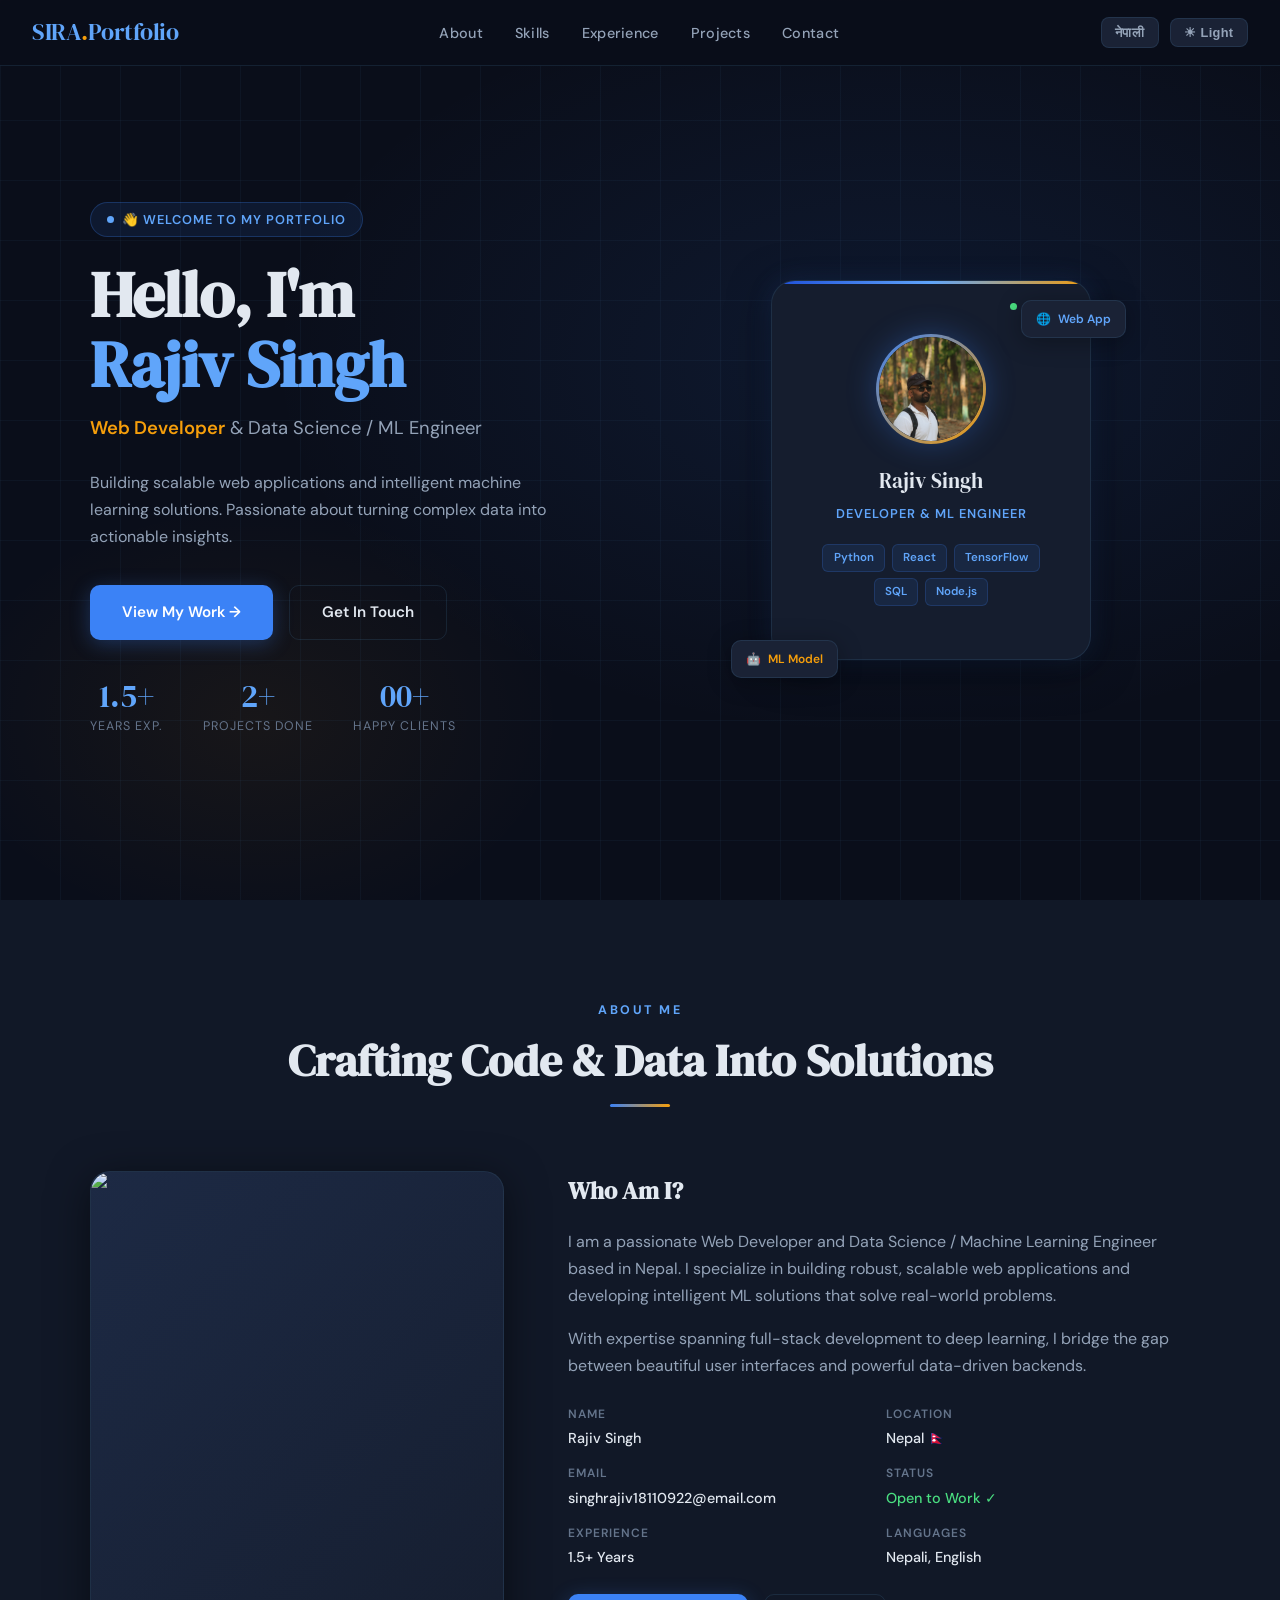
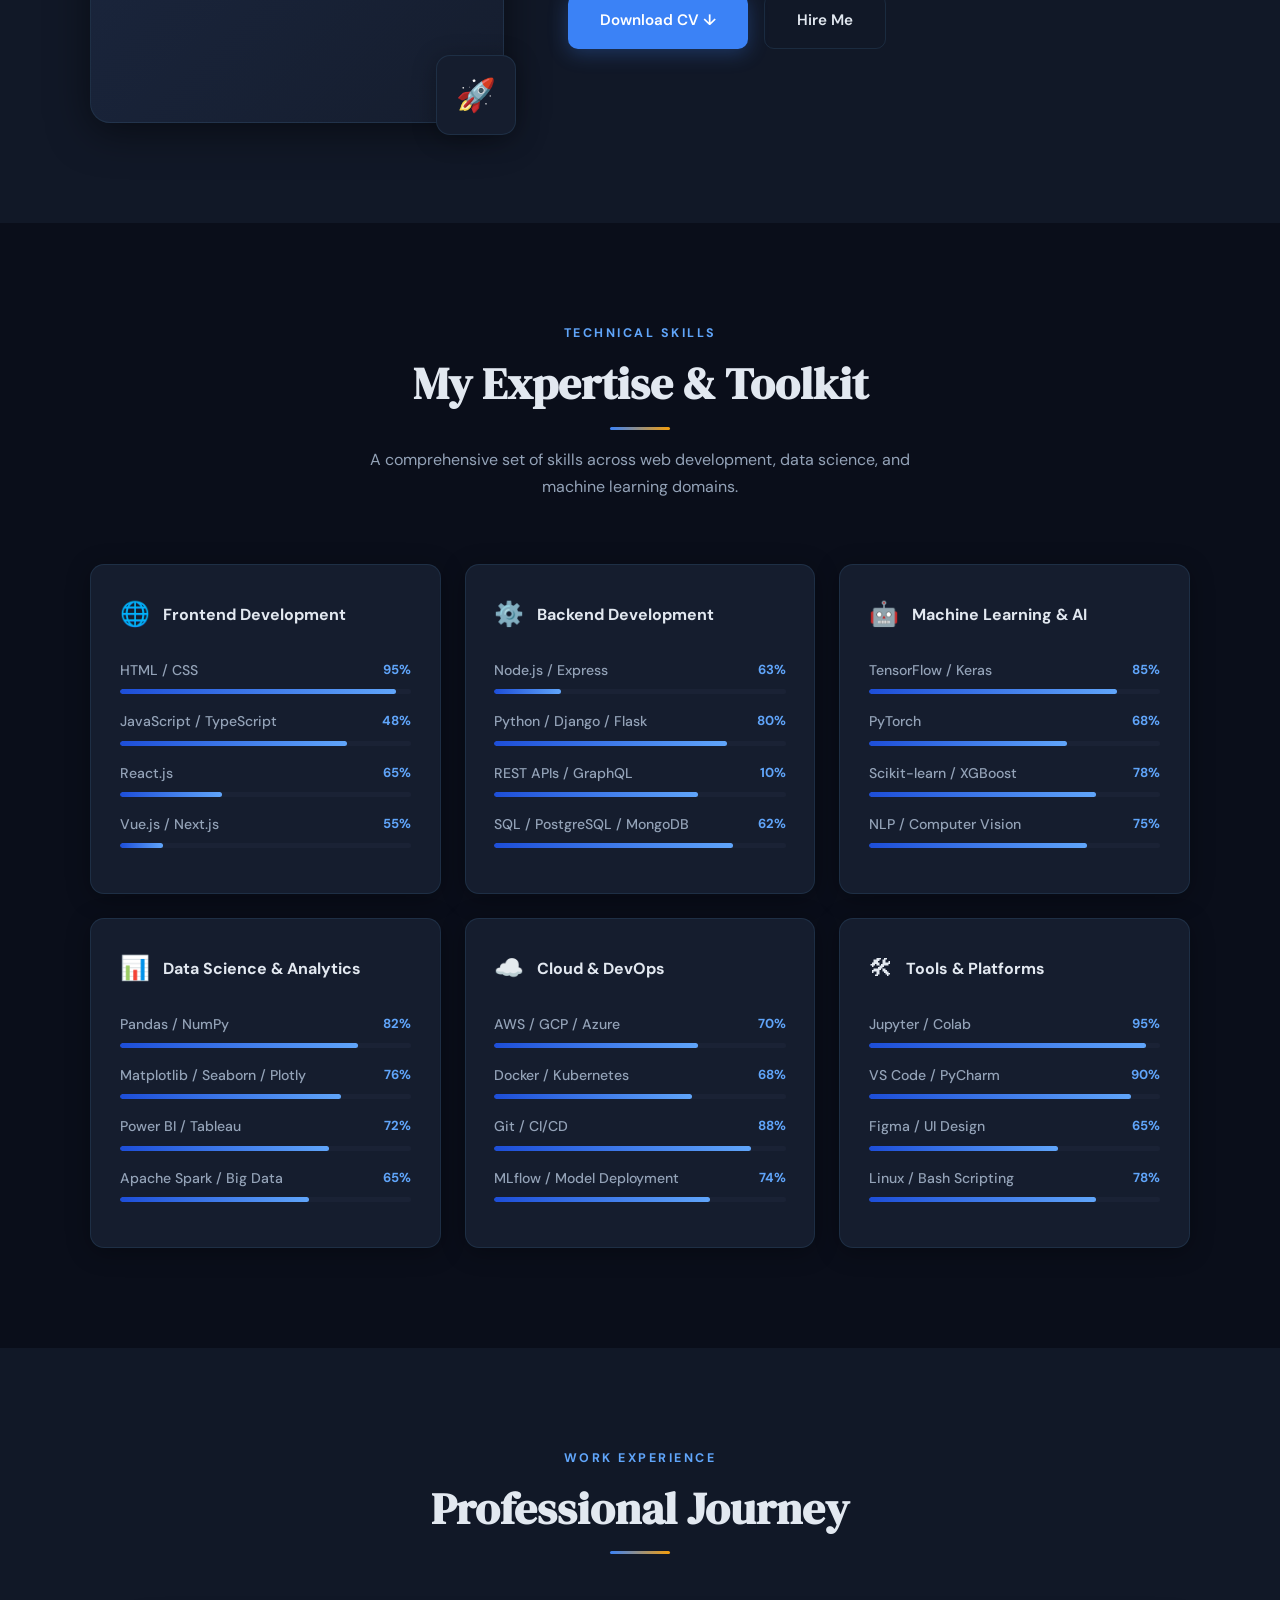
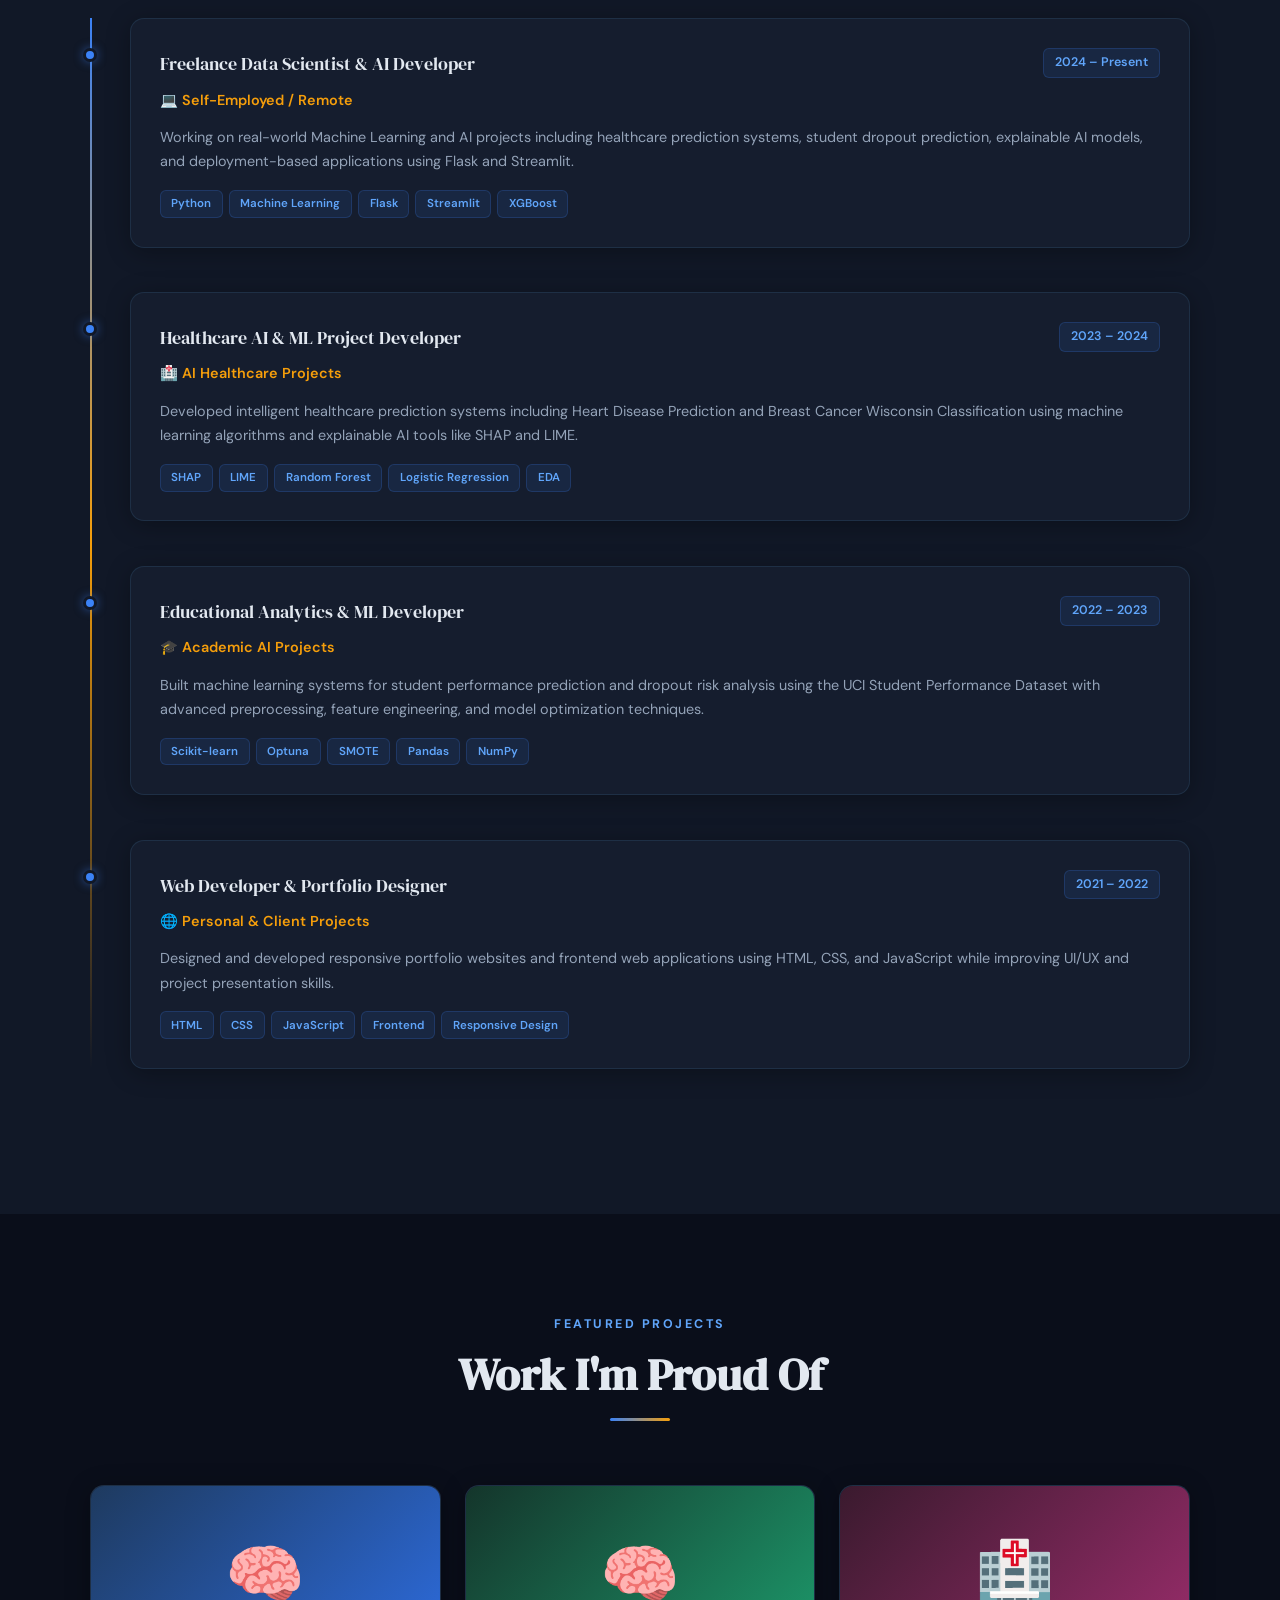
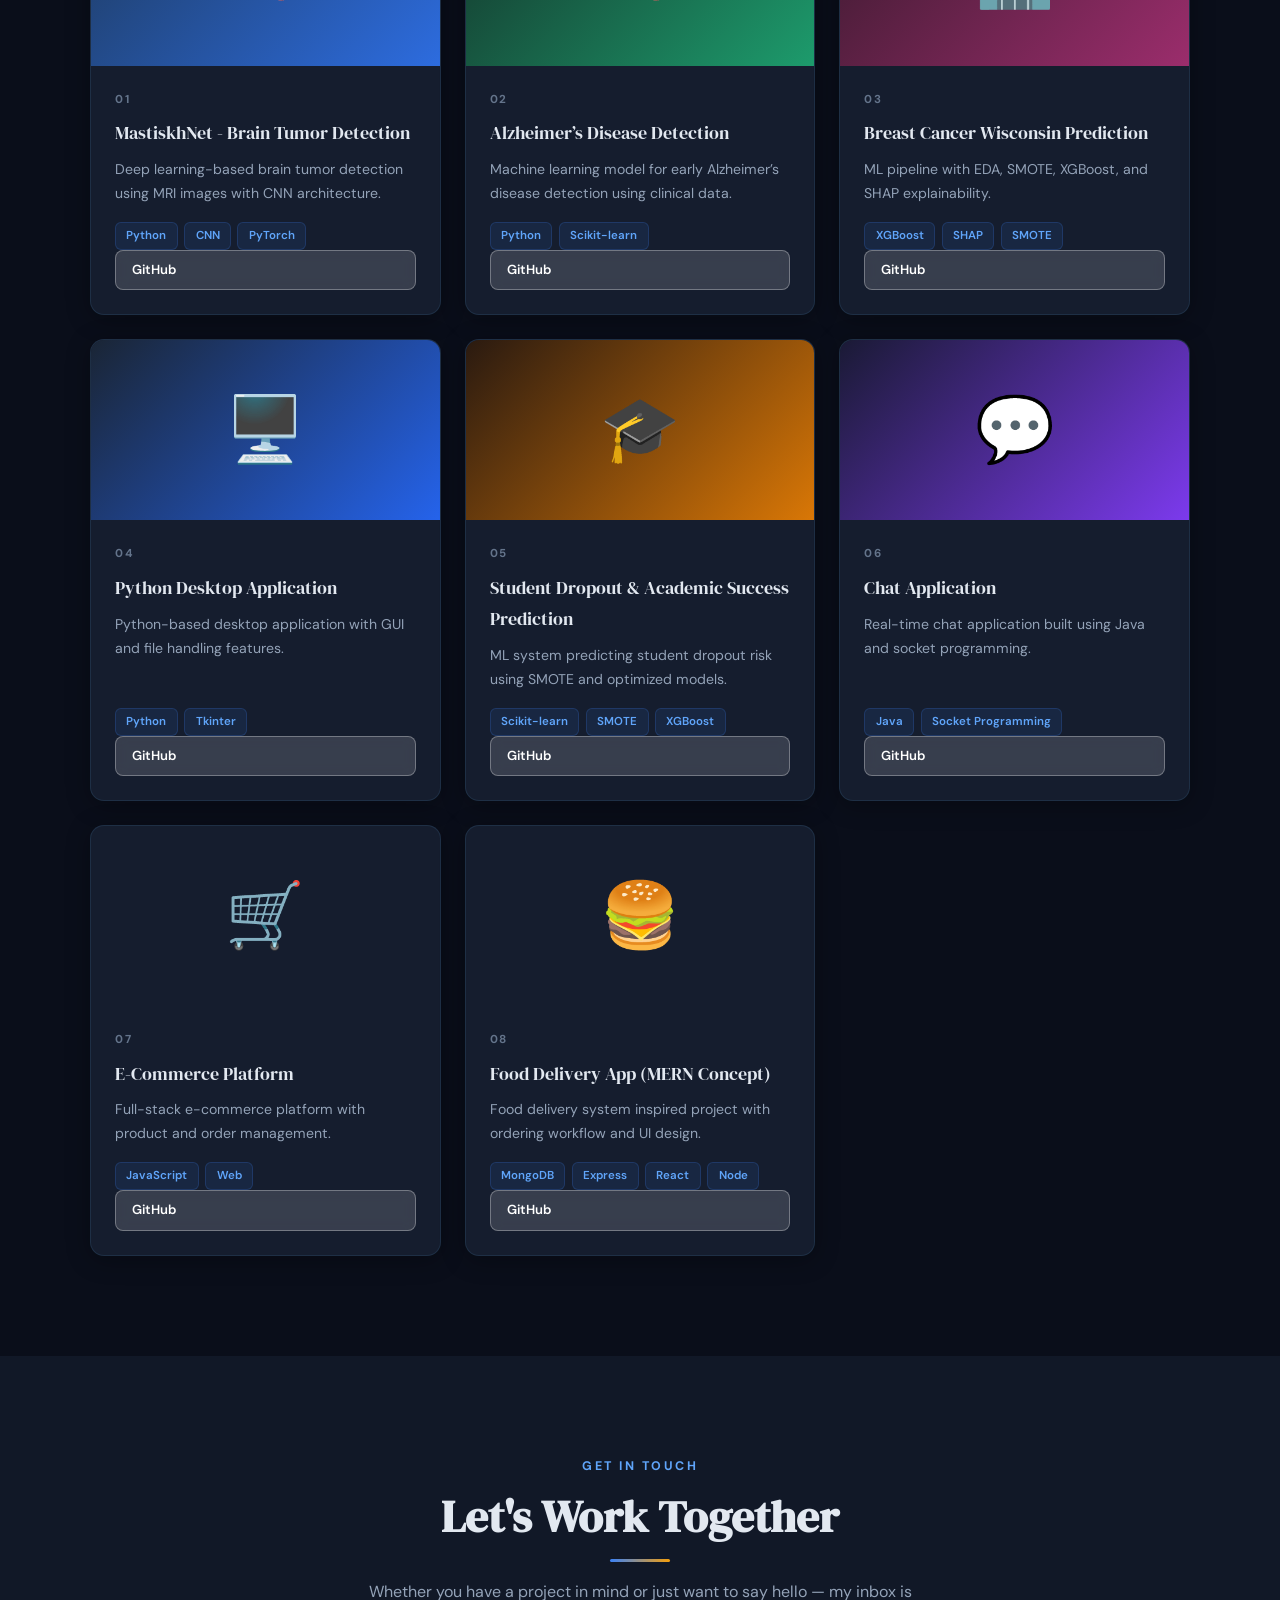
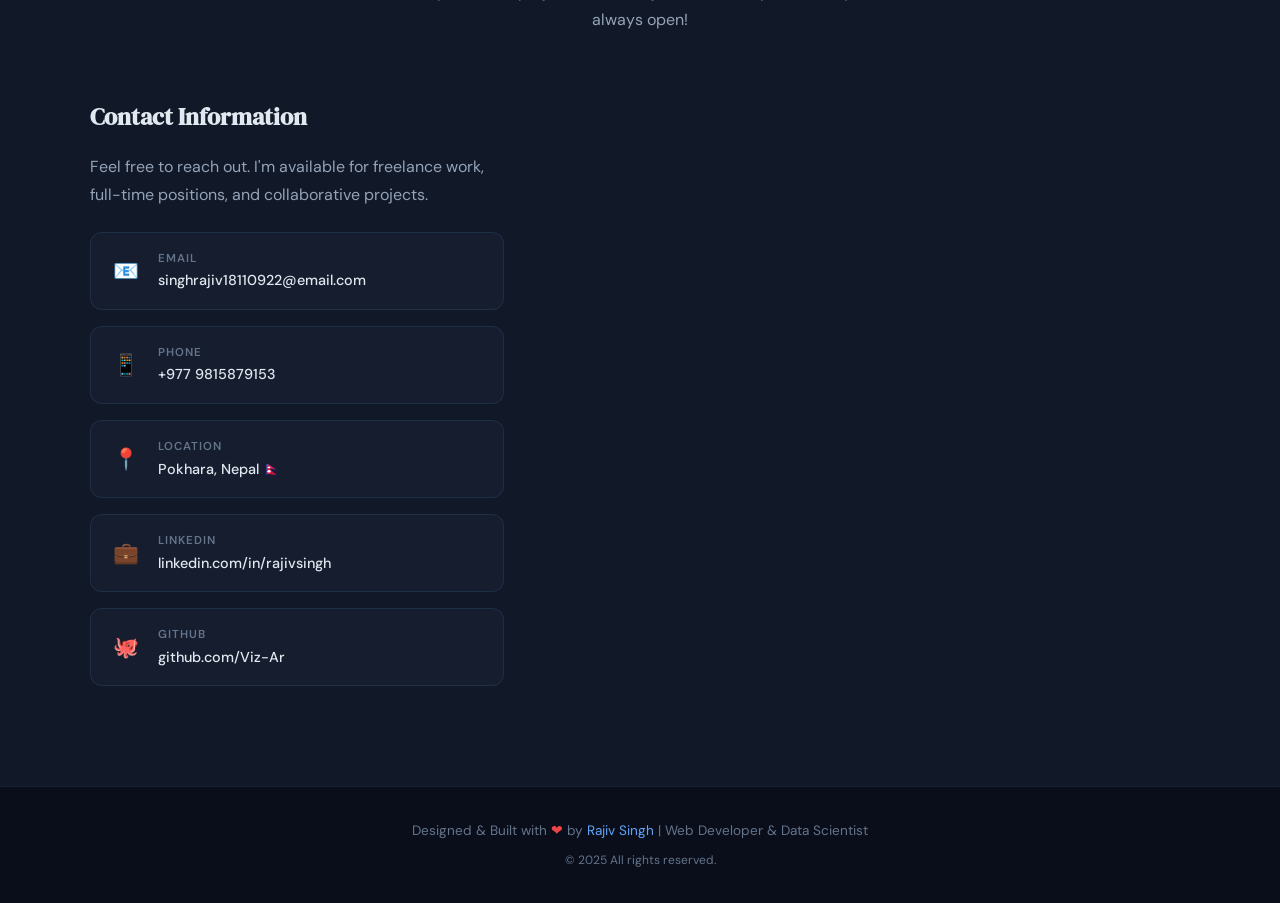
==== index.html @ e5a7120a "Add files via upload" ====
<!DOCTYPE html>
<html lang="en" data-theme="dark" data-lang="en">

<head>
  <meta charset="UTF-8" />
  <meta name="viewport" content="width=device-width, initial-scale=1.0" />
  <title>Portfolio | Web Developer & Data Scientist</title>
  <link rel="preconnect" href="https://fonts.googleapis.com">
  <link
    href="https://fonts.googleapis.com/css2?family=DM+Serif+Display:ital@0;1&family=DM+Sans:wght@300;400;500;600;700&display=swap"
    rel="stylesheet">
  <style>
    :root {
      --bg: #0a0e1a;
      --bg2: #111827;
      --bg3: #1a2235;
      --card: #151d2e;
      --border: rgba(99, 179, 237, 0.12);
      --accent: #3b82f6;
      --accent2: #60a5fa;
      --accent3: #1d4ed8;
      --gold: #f59e0b;
      --text: #e2e8f0;
      --text2: #94a3b8;
      --text3: #64748b;
      --nav-bg: rgba(10, 14, 26, 0.92);
      --shadow: 0 8px 40px rgba(0, 0, 0, 0.5);
      --card-shadow: 0 4px 24px rgba(0, 0, 0, 0.3);
      --glow: 0 0 24px rgba(59, 130, 246, 0.18);
      --radius: 14px;
      --transition: 0.35s cubic-bezier(.4, 0, .2, 1);
    }

    [data-theme="light"] {
      --bg: #f0f4ff;
      --bg2: #e8eef8;
      --bg3: #dce6f5;
      --card: #ffffff;
      --border: rgba(59, 130, 246, 0.15);
      --accent: #2563eb;
      --accent2: #3b82f6;
      --accent3: #1d4ed8;
      --gold: #d97706;
      --text: #0f172a;
      --text2: #334155;
      --text3: #64748b;
      --nav-bg: rgba(240, 244, 255, 0.94);
      --shadow: 0 8px 40px rgba(37, 99, 235, 0.08);
      --card-shadow: 0 4px 24px rgba(37, 99, 235, 0.07);
      --glow: 0 0 24px rgba(59, 130, 246, 0.10);
    }

    *,
    *::before,
    *::after {
      box-sizing: border-box;
      margin: 0;
      padding: 0;
    }

    html {
      scroll-behavior: smooth;
    }

    body {
      font-family: 'DM Sans', sans-serif;
      background: var(--bg);
      color: var(--text);
      line-height: 1.7;
      transition: background var(--transition), color var(--transition);
      overflow-x: hidden;
    }

    /* ── SCROLLBAR ── */
    ::-webkit-scrollbar {
      width: 6px;
    }

    ::-webkit-scrollbar-track {
      background: var(--bg2);
    }

    ::-webkit-scrollbar-thumb {
      background: var(--accent3);
      border-radius: 3px;
    }

    /* ── NAV ── */
    nav {
      position: fixed;
      top: 0;
      left: 0;
      right: 0;
      z-index: 1000;
      background: var(--nav-bg);
      backdrop-filter: blur(18px);
      border-bottom: 1px solid var(--border);
      padding: 0 2rem;
      height: 66px;
      display: flex;
      align-items: center;
      justify-content: space-between;
      transition: background var(--transition);
    }

    .nav-logo {
      font-family: 'DM Serif Display', serif;
      font-size: 1.5rem;
      color: var(--accent2);
      letter-spacing: -0.5px;
    }

    .nav-logo span {
      color: var(--gold);
    }

    .nav-links {
      display: flex;
      gap: 2rem;
      align-items: center;
      list-style: none;
    }

    .nav-links a {
      color: var(--text2);
      text-decoration: none;
      font-size: 0.9rem;
      font-weight: 500;
      letter-spacing: 0.3px;
      transition: color 0.2s;
      position: relative;
    }

    .nav-links a::after {
      content: '';
      position: absolute;
      bottom: -3px;
      left: 0;
      right: 0;
      height: 2px;
      background: var(--accent);
      border-radius: 2px;
      transform: scaleX(0);
      transition: transform 0.25s;
    }

    .nav-links a:hover {
      color: var(--accent2);
    }

    .nav-links a:hover::after {
      transform: scaleX(1);
    }

    .nav-controls {
      display: flex;
      gap: 0.7rem;
      align-items: center;
    }

    .ctrl-btn {
      background: var(--bg3);
      border: 1px solid var(--border);
      color: var(--text2);
      border-radius: 8px;
      padding: 0.38rem 0.85rem;
      font-size: 0.8rem;
      font-weight: 600;
      cursor: pointer;
      transition: all 0.2s;
      letter-spacing: 0.3px;
    }

    .ctrl-btn:hover {
      background: var(--accent);
      color: #fff;
      border-color: var(--accent);
    }

    .ctrl-btn.active {
      background: var(--accent);
      color: #fff;
      border-color: var(--accent);
    }

    .hamburger {
      display: none;
      flex-direction: column;
      gap: 5px;
      cursor: pointer;
    }

    .hamburger span {
      width: 24px;
      height: 2px;
      background: var(--text2);
      border-radius: 2px;
      transition: all 0.3s;
    }

    /* ── HERO ── */
    #hero {
      min-height: 100vh;
      display: flex;
      align-items: center;
      padding: 120px 2rem 80px;
      position: relative;
      overflow: hidden;
    }

    .hero-bg {
      position: absolute;
      inset: 0;
      pointer-events: none;
      background:
        radial-gradient(ellipse 70% 60% at 70% 40%, rgba(59, 130, 246, 0.10) 0%, transparent 70%),
        radial-gradient(ellipse 40% 40% at 20% 80%, rgba(245, 158, 11, 0.06) 0%, transparent 60%);
    }

    .hero-grid {
      position: absolute;
      inset: 0;
      pointer-events: none;
      background-image:
        linear-gradient(var(--border) 1px, transparent 1px),
        linear-gradient(90deg, var(--border) 1px, transparent 1px);
      background-size: 60px 60px;
      opacity: 0.4;
    }

    .hero-content {
      max-width: 1100px;
      margin: 0 auto;
      width: 100%;
      display: grid;
      grid-template-columns: 1fr 1fr;
      gap: 4rem;
      align-items: center;
      position: relative;
      z-index: 1;
    }

    .hero-eyebrow {
      display: inline-flex;
      align-items: center;
      gap: 0.5rem;
      background: rgba(59, 130, 246, 0.1);
      border: 1px solid rgba(59, 130, 246, 0.25);
      border-radius: 100px;
      padding: 0.35rem 1rem;
      font-size: 0.8rem;
      font-weight: 600;
      color: var(--accent2);
      letter-spacing: 1px;
      text-transform: uppercase;
      margin-bottom: 1.4rem;
    }

    .hero-eyebrow::before {
      content: '';
      width: 7px;
      height: 7px;
      background: var(--accent2);
      border-radius: 50%;
      animation: pulse 2s infinite;
    }

    @keyframes pulse {

      0%,
      100% {
        opacity: 1;
        transform: scale(1);
      }

      50% {
        opacity: 0.5;
        transform: scale(1.4);
      }
    }

    .hero-name {
      font-family: 'DM Serif Display', serif;
      font-size: clamp(2.4rem, 5vw, 4rem);
      line-height: 1.1;
      color: var(--text);
      margin-bottom: 0.8rem;
    }

    .hero-name .accent {
      color: var(--accent2);
    }

    .hero-role {
      font-size: 1.15rem;
      color: var(--text2);
      margin-bottom: 1.5rem;
      font-weight: 400;
    }

    .hero-role strong {
      color: var(--gold);
      font-weight: 600;
    }

    .hero-desc {
      color: var(--text2);
      font-size: 1rem;
      max-width: 480px;
      margin-bottom: 2.2rem;
    }

    .hero-btns {
      display: flex;
      gap: 1rem;
      flex-wrap: wrap;
    }

    .btn-primary {
      background: var(--accent);
      color: #fff;
      border: none;
      padding: 0.85rem 2rem;
      border-radius: 10px;
      font-size: 0.95rem;
      font-weight: 600;
      cursor: pointer;
      text-decoration: none;
      display: inline-flex;
      align-items: center;
      gap: 0.5rem;
      transition: all 0.25s;
      box-shadow: 0 4px 20px rgba(59, 130, 246, 0.3);
    }

    .btn-primary:hover {
      background: var(--accent3);
      transform: translateY(-2px);
      box-shadow: 0 8px 28px rgba(59, 130, 246, 0.4);
    }

    .btn-outline {
      background: transparent;
      color: var(--text);
      border: 1.5px solid var(--border);
      padding: 0.85rem 2rem;
      border-radius: 10px;
      font-size: 0.95rem;
      font-weight: 600;
      cursor: pointer;
      text-decoration: none;
      display: inline-flex;
      align-items: center;
      gap: 0.5rem;
      transition: all 0.25s;
    }

    .btn-outline:hover {
      border-color: var(--accent2);
      color: var(--accent2);
      transform: translateY(-2px);
    }

    .hero-stats {
      display: flex;
      gap: 2.5rem;
      margin-top: 2.5rem;
      flex-wrap: wrap;
    }

    .stat {
      text-align: center;
    }

    .stat-num {
      font-family: 'DM Serif Display', serif;
      font-size: 2rem;
      color: var(--accent2);
      line-height: 1;
    }

    .stat-label {
      font-size: 0.78rem;
      color: var(--text3);
      margin-top: 4px;
      text-transform: uppercase;
      letter-spacing: 1px;
    }

    /* Hero Visual */
    .hero-visual {
      display: flex;
      justify-content: center;
      align-items: center;
    }

    .hero-card {
      width: 320px;
      height: 380px;
      background: var(--card);
      border-radius: 24px;
      border: 1px solid var(--border);
      box-shadow: var(--shadow), var(--glow);
      display: flex;
      flex-direction: column;
      align-items: center;
      justify-content: center;
      padding: 2.5rem;
      position: relative;
      overflow: hidden;
      animation: floatCard 5s ease-in-out infinite;
    }

    @keyframes floatCard {

      0%,
      100% {
        transform: translateY(0);
      }

      50% {
        transform: translateY(-12px);
      }
    }

    .hero-card::before {
      content: '';
      position: absolute;
      top: 0;
      left: 0;
      right: 0;
      height: 3px;
      background: linear-gradient(90deg, var(--accent3), var(--accent2), var(--gold));
    }

    .avatar-ring {
      width: 110px;
      height: 110px;
      border-radius: 50%;
      background: linear-gradient(135deg, var(--accent), var(--gold));
      padding: 3px;
      margin-bottom: 1.2rem;
      box-shadow: 0 0 30px rgba(59, 130, 246, 0.3);
    }

    .avatar-inner {
      width: 100%;
      height: 100%;
      border-radius: 50%;
      background: var(--bg2);
      display: flex;
      align-items: center;
      justify-content: center;
      font-size: 2.8rem;
    }

    .card-name {
      font-family: 'DM Serif Display', serif;
      font-size: 1.3rem;
      color: var(--text);
      margin-bottom: 4px;
    }

    .card-role {
      font-size: 0.8rem;
      color: var(--accent2);
      font-weight: 600;
      text-transform: uppercase;
      letter-spacing: 1px;
      margin-bottom: 1.2rem;
    }

    .card-tags {
      display: flex;
      flex-wrap: wrap;
      gap: 0.4rem;
      justify-content: center;
    }

    .tag {
      background: rgba(59, 130, 246, 0.1);
      border: 1px solid rgba(59, 130, 246, 0.2);
      color: var(--accent2);
      border-radius: 6px;
      padding: 0.2rem 0.65rem;
      font-size: 0.72rem;
      font-weight: 600;
    }

    .card-status {
      position: absolute;
      top: 1rem;
      right: 1rem;
      display: flex;
      align-items: center;
      gap: 0.4rem;
      font-size: 0.72rem;
      color: #4ade80;
      font-weight: 600;
    }

    .status-dot {
      width: 7px;
      height: 7px;
      background: #4ade80;
      border-radius: 50%;
      animation: pulse 2s infinite;
    }

    .floating-badge {
      position: absolute;
      background: var(--bg3);
      border: 1px solid var(--border);
      border-radius: 10px;
      padding: 0.5rem 0.9rem;
      font-size: 0.75rem;
      font-weight: 600;
      display: flex;
      align-items: center;
      gap: 0.4rem;
      box-shadow: var(--card-shadow);
    }

    .badge-ml {
      bottom: -18px;
      left: -40px;
      color: var(--gold);
      animation: floatBadge 4s ease-in-out infinite;
    }

    .badge-web {
      top: 20px;
      right: -35px;
      color: var(--accent2);
      animation: floatBadge 4s ease-in-out infinite 1s;
    }

    @keyframes floatBadge {

      0%,
      100% {
        transform: translateY(0);
      }

      50% {
        transform: translateY(-8px);
      }
    }

    /* ── SECTION BASE ── */
    section {
      padding: 100px 2rem;
    }

    .section-inner {
      max-width: 1100px;
      margin: 0 auto;
    }

    .section-header {
      text-align: center;
      margin-bottom: 4rem;
    }

    .section-eyebrow {
      font-size: 0.78rem;
      font-weight: 700;
      color: var(--accent2);
      text-transform: uppercase;
      letter-spacing: 2.5px;
      margin-bottom: 0.8rem;
    }

    .section-title {
      font-family: 'DM Serif Display', serif;
      font-size: clamp(1.8rem, 3.5vw, 2.8rem);
      color: var(--text);
      line-height: 1.2;
    }

    .section-line {
      width: 60px;
      height: 3px;
      background: linear-gradient(90deg, var(--accent), var(--gold));
      border-radius: 2px;
      margin: 1rem auto 0;
    }

    .section-desc {
      color: var(--text2);
      margin-top: 1rem;
      max-width: 560px;
      margin-left: auto;
      margin-right: auto;
    }

    /* ── ABOUT ── */
    #about {
      background: var(--bg2);
    }

    .about-grid {
      display: grid;
      grid-template-columns: 1fr 1.5fr;
      gap: 4rem;
      align-items: start;
    }

    .about-img-wrap {
      position: relative;
    }

    .about-img-box {
      width: 100%;
      aspect-ratio: 3/4;
      background: linear-gradient(135deg, var(--bg3), var(--card));
      border-radius: 20px;
      border: 1px solid var(--border);
      display: flex;
      align-items: center;
      justify-content: center;
      font-size: 6rem;
      box-shadow: var(--shadow);
      position: relative;
      overflow: hidden;
    }

    .about-img-box::before {
      content: '';
      position: absolute;
      inset: 0;
      background: linear-gradient(135deg, rgba(59, 130, 246, 0.08), transparent);
    }

    .about-corner {
      position: absolute;
      bottom: -12px;
      right: -12px;
      width: 80px;
      height: 80px;
      border-radius: 14px;
      background: var(--card);
      border: 1px solid var(--border);
      display: flex;
      align-items: center;
      justify-content: center;
      font-size: 2rem;
      box-shadow: var(--card-shadow);
    }

    .about-text h3 {
      font-family: 'DM Serif Display', serif;
      font-size: 1.5rem;
      color: var(--text);
      margin-bottom: 1rem;
    }

    .about-text p {
      color: var(--text2);
      margin-bottom: 1rem;
    }

    .about-info {
      display: grid;
      grid-template-columns: 1fr 1fr;
      gap: 0.8rem;
      margin: 1.5rem 0;
    }

    .info-item {
      display: flex;
      flex-direction: column;
    }

    .info-label {
      font-size: 0.75rem;
      color: var(--text3);
      text-transform: uppercase;
      letter-spacing: 1px;
      font-weight: 600;
    }

    .info-value {
      font-size: 0.9rem;
      color: var(--text);
      font-weight: 500;
      margin-top: 2px;
    }

    .about-actions {
      display: flex;
      gap: 1rem;
      margin-top: 1.5rem;
    }

    /* ── SKILLS ── */
    .skills-grid {
      display: grid;
      grid-template-columns: repeat(auto-fit, minmax(300px, 1fr));
      gap: 1.5rem;
    }

    .skill-category {
      background: var(--card);
      border: 1px solid var(--border);
      border-radius: var(--radius);
      padding: 1.8rem;
      box-shadow: var(--card-shadow);
      transition: transform 0.25s, box-shadow 0.25s;
    }

    .skill-category:hover {
      transform: translateY(-4px);
      box-shadow: var(--shadow), var(--glow);
    }

    .skill-cat-header {
      display: flex;
      align-items: center;
      gap: 0.8rem;
      margin-bottom: 1.5rem;
    }

    .skill-icon {
      font-size: 1.5rem;
    }

    .skill-cat-name {
      font-size: 1rem;
      font-weight: 700;
      color: var(--text);
    }

    .skill-item {
      margin-bottom: 1rem;
    }

    .skill-info {
      display: flex;
      justify-content: space-between;
      margin-bottom: 0.4rem;
    }

    .skill-name {
      font-size: 0.88rem;
      color: var(--text2);
      font-weight: 500;
    }

    .skill-pct {
      font-size: 0.82rem;
      color: var(--accent2);
      font-weight: 700;
    }

    .skill-bar {
      height: 5px;
      background: var(--bg3);
      border-radius: 3px;
      overflow: hidden;
    }

    .skill-fill {
      height: 100%;
      border-radius: 3px;
      background: linear-gradient(90deg, var(--accent3), var(--accent2));
      transition: width 1.4s cubic-bezier(.4, 0, .2, 1);
      width: 0;
    }

       {
      /* set via JS */
    }

    /* ── EXPERIENCE ── */
    #experience {
      background: var(--bg2);
  }

    .timeline {
      position: relative;
      padding-left: 2.5rem;
    }

    .timeline::before {
      content: '';
      position: absolute;
      left: 0;
      top: 0;
      bottom: 0;
      width: 2px;
      background: linear-gradient(to bottom, var(--accent), var(--gold), transparent);
    }

    .timeline-item {
      position: relative;
      margin-bottom: 2.8rem;
      background: var(--card);
      border: 1px solid var(--border);
      border-radius: var(--radius);
      padding: 1.8rem;
      box-shadow: var(--card-shadow);
      transition: transform 0.25s, box-shadow 0.25s;
    }

    .timeline-item:hover {
      transform: translateX(6px);
      box-shadow: var(--shadow);
    }

    .timeline-dot {
      position: absolute;
      left: -3rem;
      top: 1.8rem;
      width: 14px;
      height: 14px;
      border-radius: 50%;
      background: var(--accent);
      border: 3px solid var(--bg2);
      box-shadow: 0 0 10px rgba(59, 130, 246, 0.5);
    }

    .timeline-header {
      display: flex;
      justify-content: space-between;
      align-items: flex-start;
      flex-wrap: wrap;
      gap: 0.5rem;
      margin-bottom: 0.5rem;
    }

    .job-title {
      font-family: 'DM Serif Display', serif;
      font-size: 1.15rem;
      color: var(--text);
    }

    .job-period {
      background: rgba(59, 130, 246, 0.1);
      border: 1px solid rgba(59, 130, 246, 0.2);
      color: var(--accent2);
      border-radius: 6px;
      padding: 0.2rem 0.7rem;
      font-size: 0.78rem;
      font-weight: 600;
    }

    .job-company {
      color: var(--gold);
      font-weight: 600;
      font-size: 0.9rem;
      margin-bottom: 0.8rem;
    }

    .job-desc {
      color: var(--text2);
      font-size: 0.9rem;
    }

    .job-tags {
      display: flex;
      flex-wrap: wrap;
      gap: 0.4rem;
      margin-top: 1rem;
    }

    /* ── PROJECTS ── */
    .projects-grid {
      display: grid;
      grid-template-columns: repeat(auto-fit, minmax(320px, 1fr));
      gap: 1.5rem;
    }

    .project-card {
      background: var(--card);
      border: 1px solid var(--border);
      border-radius: var(--radius);
      overflow: hidden;
      box-shadow: var(--card-shadow);
      transition: transform 0.25s, box-shadow 0.25s;
      display: flex;
      flex-direction: column;
    }

    .project-card:hover {
      transform: translateY(-6px);
      box-shadow: var(--shadow), var(--glow);
    }

    .project-thumb {
      height: 180px;
      display: flex;
      align-items: center;
      justify-content: center;
      font-size: 4rem;
      position: relative;
      overflow: hidden;
    }

    .project-thumb-overlay {
      position: absolute;
      inset: 0;
      display: flex;
      align-items: center;
      justify-content: center;
      background: rgba(0, 0, 0, 0.5);
      opacity: 0;
      transition: opacity 0.25s;
      gap: 1rem;
    }

    .project-card:hover .project-thumb-overlay {
      opacity: 1;
    }

    .proj-link {
      background: rgba(255, 255, 255, 0.15);
      border: 1px solid rgba(255, 255, 255, 0.3);
      border-radius: 8px;
      padding: 0.5rem 1rem;
      color: #fff;
      text-decoration: none;
      font-size: 0.82rem;
      font-weight: 600;
      backdrop-filter: blur(6px);
      transition: background 0.2s;
    }

    .proj-link:hover {
      background: var(--accent);
    }

    .project-body {
      padding: 1.5rem;
      flex: 1;
      display: flex;
      flex-direction: column;
    }

    .project-num {
      font-size: 0.72rem;
      color: var(--text3);
      font-weight: 700;
      text-transform: uppercase;
      letter-spacing: 1.5px;
      margin-bottom: 0.5rem;
    }

    .project-title {
      font-family: 'DM Serif Display', serif;
      font-size: 1.15rem;
      color: var(--text);
      margin-bottom: 0.6rem;
    }

    .project-desc {
      color: var(--text2);
      font-size: 0.88rem;
      flex: 1;
    }

    .project-footer {
      margin-top: 1rem;
      display: flex;
      flex-wrap: wrap;
      gap: 0.4rem;
    }

    /* ── CONTACT ── */
    #contact {
      background: var(--bg2);
    }

    .contact-grid {
      display: grid;
      grid-template-columns: 1fr 1.5fr;
      gap: 4rem;
      align-items: start;
    }

    .contact-info h3 {
      font-family: 'DM Serif Display', serif;
      font-size: 1.5rem;
      color: var(--text);
      margin-bottom: 1rem;
    }

    .contact-info p {
      color: var(--text2);
      margin-bottom: 1.5rem;
    }

    .contact-items {
      display: flex;
      flex-direction: column;
      gap: 1rem;
    }

    .contact-item {
      display: flex;
      align-items: center;
      gap: 1rem;
      background: var(--card);
      border: 1px solid var(--border);
      border-radius: 12px;
      padding: 1rem 1.2rem;
      transition: border-color 0.2s;
    }

    .contact-item:hover {
      border-color: var(--accent2);
    }

    .contact-item-icon {
      font-size: 1.3rem;
      min-width: 32px;
      text-align: center;
    }

    .contact-item-text {
      display: flex;
      flex-direction: column;
    }

    .contact-item-label {
      font-size: 0.72rem;
      color: var(--text3);
      text-transform: uppercase;
      letter-spacing: 1px;
      font-weight: 600;
    }

    .contact-item-value {
      font-size: 0.9rem;
      color: var(--text);
      font-weight: 500;
    }

    .contact-form {
      background: var(--card);
      border: 1px solid var(--border);
      border-radius: var(--radius);
      padding: 2rem;
      box-shadow: var(--card-shadow);
    }

    .form-row {
      display: grid;
      grid-template-columns: 1fr 1fr;
      gap: 1rem;
      margin-bottom: 1rem;
    }

    .form-group {
      margin-bottom: 1rem;
    }

    .form-group label {
      display: block;
      font-size: 0.82rem;
      font-weight: 600;
      color: var(--text2);
      margin-bottom: 0.5rem;
      text-transform: uppercase;
      letter-spacing: 0.5px;
    }

    .form-group input,
    .form-group textarea,
    .form-group select {
      width: 100%;
      background: var(--bg3);
      border: 1px solid var(--border);
      border-radius: 10px;
      color: var(--text);
      padding: 0.75rem 1rem;
      font-size: 0.92rem;
      font-family: inherit;
      transition: border-color 0.2s, box-shadow 0.2s;
      outline: none;
      resize: vertical;
    }

    .form-group input:focus,
    .form-group textarea:focus {
      border-color: var(--accent2);
      box-shadow: 0 0 0 3px rgba(59, 130, 246, 0.12);
    }

    .form-group textarea {
      min-height: 120px;
    }

    .form-submit {
      width: 100%;
    }

    /* ── FOOTER ── */
    footer {
      background: var(--bg);
      border-top: 1px solid var(--border);
      padding: 2rem;
      text-align: center;
      color: var(--text3);
      font-size: 0.85rem;
    }

    footer a {
      color: var(--accent2);
      text-decoration: none;
    }

    footer span {
      color: #ef4444;
    }

    /* ── FADE IN ── */
    .fade-in {
      opacity: 0;
      transform: translateY(30px);
      transition: opacity 0.7s ease, transform 0.7s ease;
    }

    .fade-in.visible {
      opacity: 1;
      transform: translateY(0);
    }

    /* ── MOBILE ── */
    @media (max-width: 900px) {
      .hero-content {
        grid-template-columns: 1fr;
      }

      .hero-visual {
        display: none;
      }

      .about-grid {
        grid-template-columns: 1fr;
      }

      .about-img-wrap {
        display: none;
      }

      .contact-grid {
        grid-template-columns: 1fr;
      }
    }

    @media (max-width: 640px) {
      nav {
        padding: 0 1rem;
      }

      .nav-links {
        display: none;
        position: fixed;
        inset: 0;
        top: 66px;
        background: var(--nav-bg);
        backdrop-filter: blur(20px);
        flex-direction: column;
        justify-content: center;
        align-items: center;
        gap: 2.5rem;
        z-index: 999;
      }

      .nav-links.open {
        display: flex;
      }

      .nav-links a {
        font-size: 1.2rem;
      }

      .hamburger {
        display: flex;
      }

      .form-row {
        grid-template-columns: 1fr;
      }

      section {
        padding: 70px 1.2rem;
      }

      .hero-stats {
        gap: 1.5rem;
      }
    }

    /* ── THEME TRANSITIONS ── */
    * {
      transition: background-color var(--transition), border-color var(--transition), color var(--transition);
    }

    /* Color palette for thumbs */
    .thumb-1 {
      background: linear-gradient(135deg, #1e3a5f, #2d6cdf);
    }

    .thumb-2 {
      background: linear-gradient(135deg, #14352b, #1d9b6c);
    }

    .thumb-3 {
      background: linear-gradient(135deg, #3a1a2e, #9b2d6c);
    }

    .thumb-4 {
      background: linear-gradient(135deg, #1a2535, #2563eb);
    }

    .thumb-5 {
      background: linear-gradient(135deg, #2a1a10, #d97706);
    }

    .thumb-6 {
      background: linear-gradient(135deg, #1a1a35, #7c3aed);
    }
  </style>
</head>

<body>

  <!-- ── NAV ── -->
  <nav id="navbar">
    <div class="nav-logo">SIRA<span>.</span>Portfolio</div>
    <ul class="nav-links" id="navLinks">
      <li><a href="#about" data-en="About" data-ne="बारेमा">About</a></li>
      <li><a href="#skills" data-en="Skills" data-ne="सीपहरू">Skills</a></li>
      <li><a href="#experience" data-en="Experience" data-ne="अनुभव">Experience</a></li>
      <li><a href="#projects" data-en="Projects" data-ne="परियोजना">Projects</a></li>
      <li><a href="#contact" data-en="Contact" data-ne="सम्पर्क">Contact</a></li>
    </ul>
    <div class="nav-controls">
      <button class="ctrl-btn" id="langBtn" onclick="toggleLang()">नेपाली</button>
      <button class="ctrl-btn" id="themeBtn" onclick="toggleTheme()">☀ Light</button>
      <div class="hamburger" id="hamburger" onclick="toggleMenu()">
        <span></span><span></span><span></span>
      </div>
    </div>
  </nav>

  <!-- ── HERO ── -->
  <section id="hero">
    <div class="hero-bg"></div>
    <div class="hero-grid"></div>
    <div class="hero-content">
      <div class="hero-text">
        <div class="hero-eyebrow" data-en="👋 Welcome to my portfolio" data-ne="👋 मेरो पोर्टफोलियोमा स्वागत छ">👋
          Welcome to my portfolio</div>
        <h1 class="hero-name">
          <span data-en="Hello, I'm" data-ne="नमस्कार, म हुँ">Hello, I'm</span><br>
          <span class="accent">Rajiv Singh</span>
        </h1>
        <p class="hero-role">
          <strong data-en="Web Developer" data-ne="वेब डेभलपर">Web Developer</strong>
          <span data-en=" & Data Science / ML Engineer" data-ne=" र डेटा साइन्स / ML इन्जिनियर"> & Data Science / ML
            Engineer</span>
        </p>
        <p class="hero-desc"
          data-en="Building scalable web applications and intelligent machine learning solutions. Passionate about turning complex data into actionable insights."
          data-ne="स्केलेबल वेब एप्लिकेसन र बुद्धिमान मेसिन लर्निङ समाधानहरू बनाउँछु। जटिल डेटालाई कार्यान्वयनयोग्य अन्तर्दृष्टिमा बदल्न उत्सुक।">
          Building scalable web applications and intelligent machine learning solutions. Passionate about turning
          complex data into actionable insights.
        </p>
        <div class="hero-btns">
          <a href="#projects" class="btn-primary" data-en="View My Work →" data-ne="मेरो काम हेर्नुहोस् →">View My Work
            →</a>
          <a href="#contact" class="btn-outline" data-en="Get In Touch" data-ne="सम्पर्क गर्नुहोस्">Get In Touch</a>
        </div>
        <div class="hero-stats">
          <div class="stat">
            <div class="stat-num">1.5+</div>
            <div class="stat-label" data-en="Years Exp." data-ne="वर्षको अनुभव">Years Exp.</div>
          </div>
          <div class="stat">
            <div class="stat-num">2+</div>
            <div class="stat-label" data-en="Projects Done" data-ne="परियोजना सम्पन्न">Projects Done</div>
          </div>
          <div class="stat">
            <div class="stat-num">00+</div>
            <div class="stat-label" data-en="Happy Clients" data-ne="खुशी ग्राहकहरू">Happy Clients</div>
          </div>
        </div>
      </div>
      <div class="hero-visual">
        <div style="position:relative">
          <div class="hero-card">
            <div class="card-status">
              <div class="status-dot"></div>
              <span data-en="Available" data-ne="उपलब्ध">Available</span>
            </div>
            <div class="avatar-ring">
              <div class="avatar-inner" style="overflow:hidden;padding:0;"><img
                  src="[data-uri]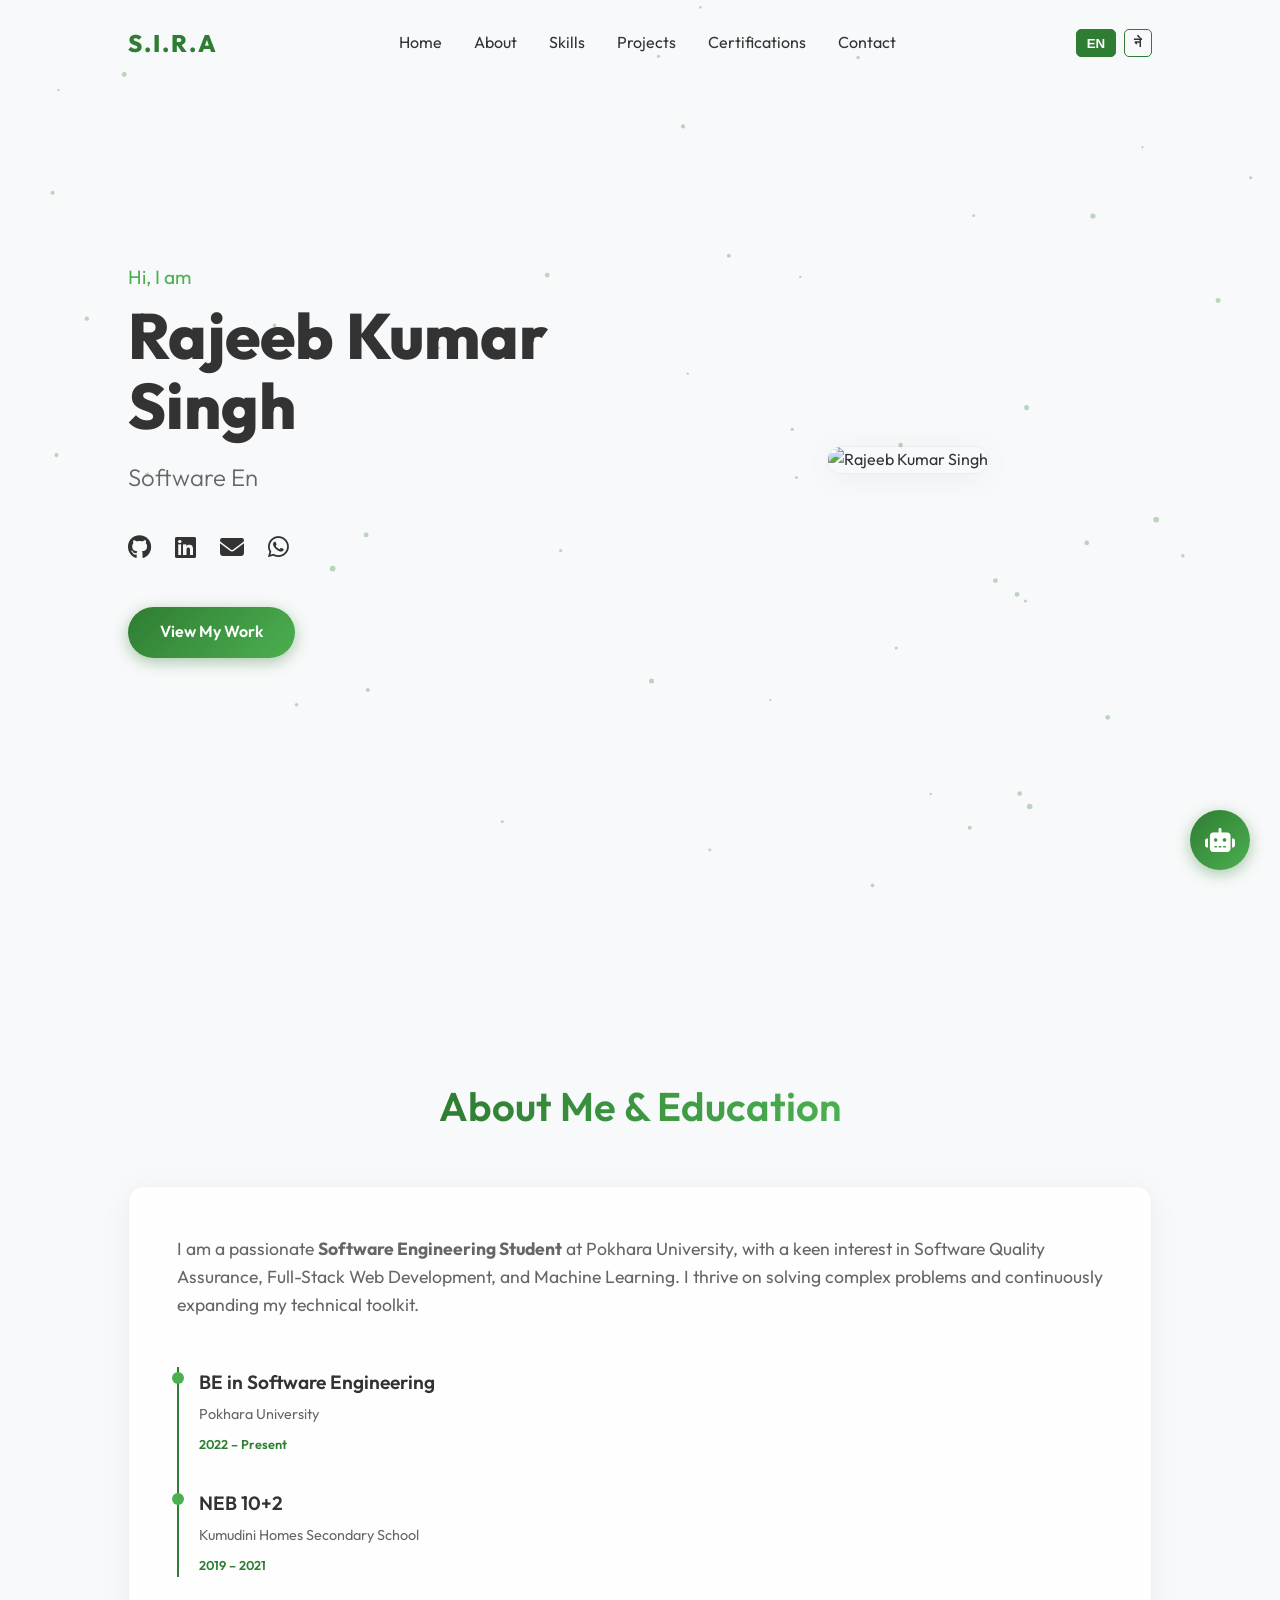
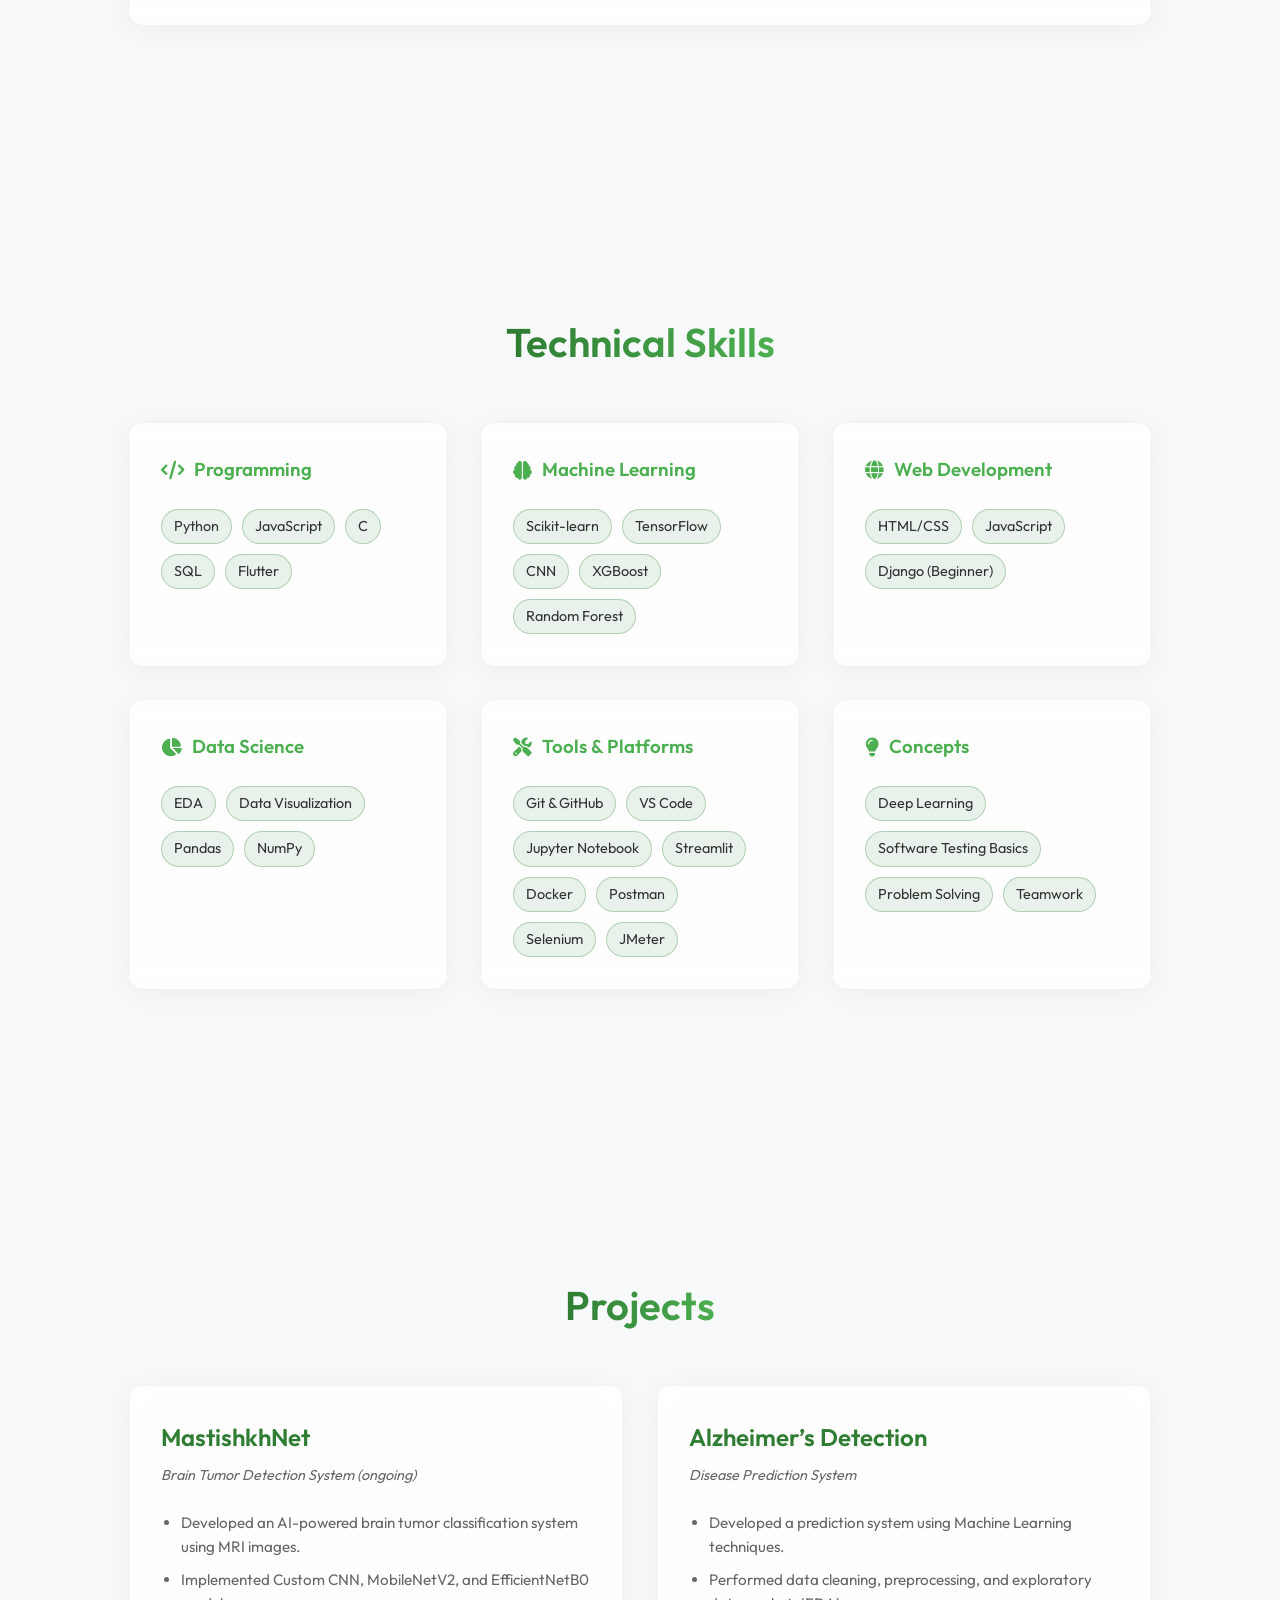
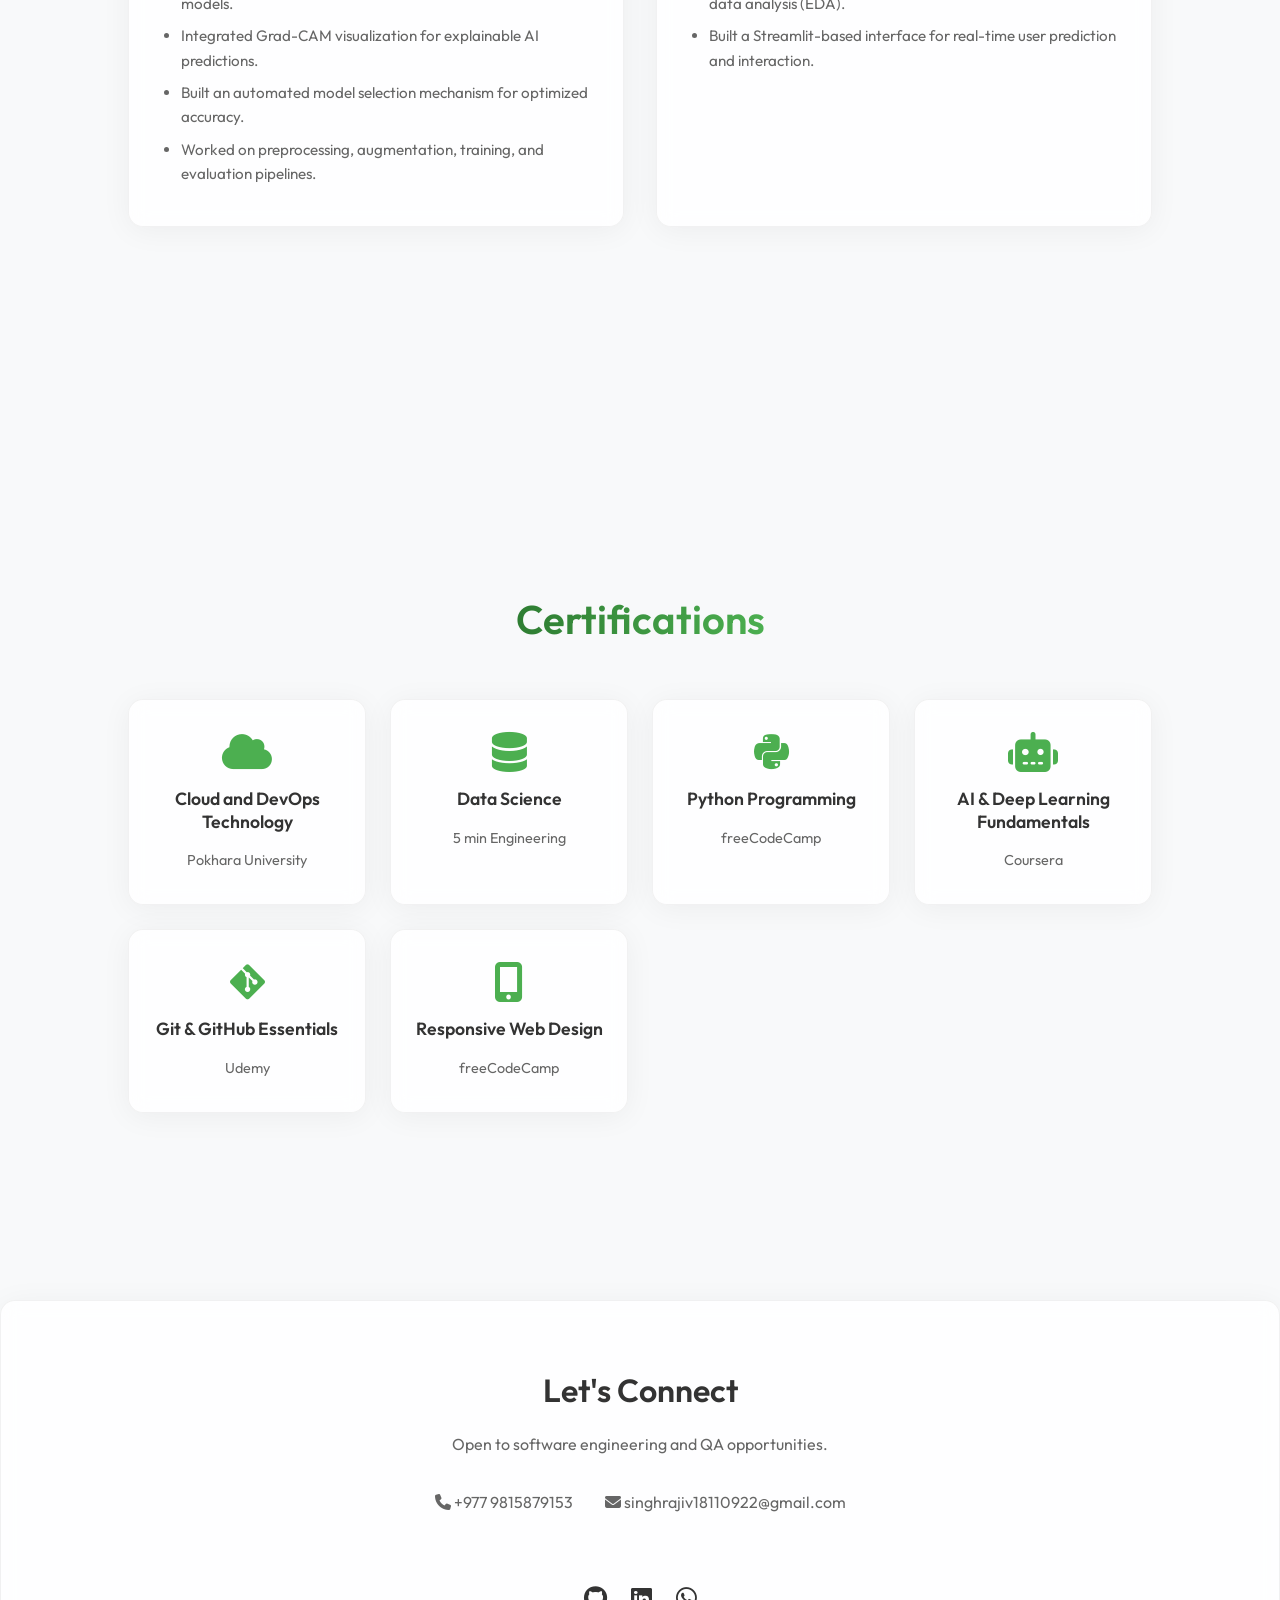
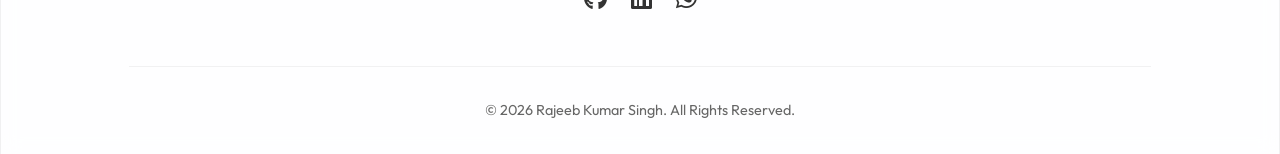
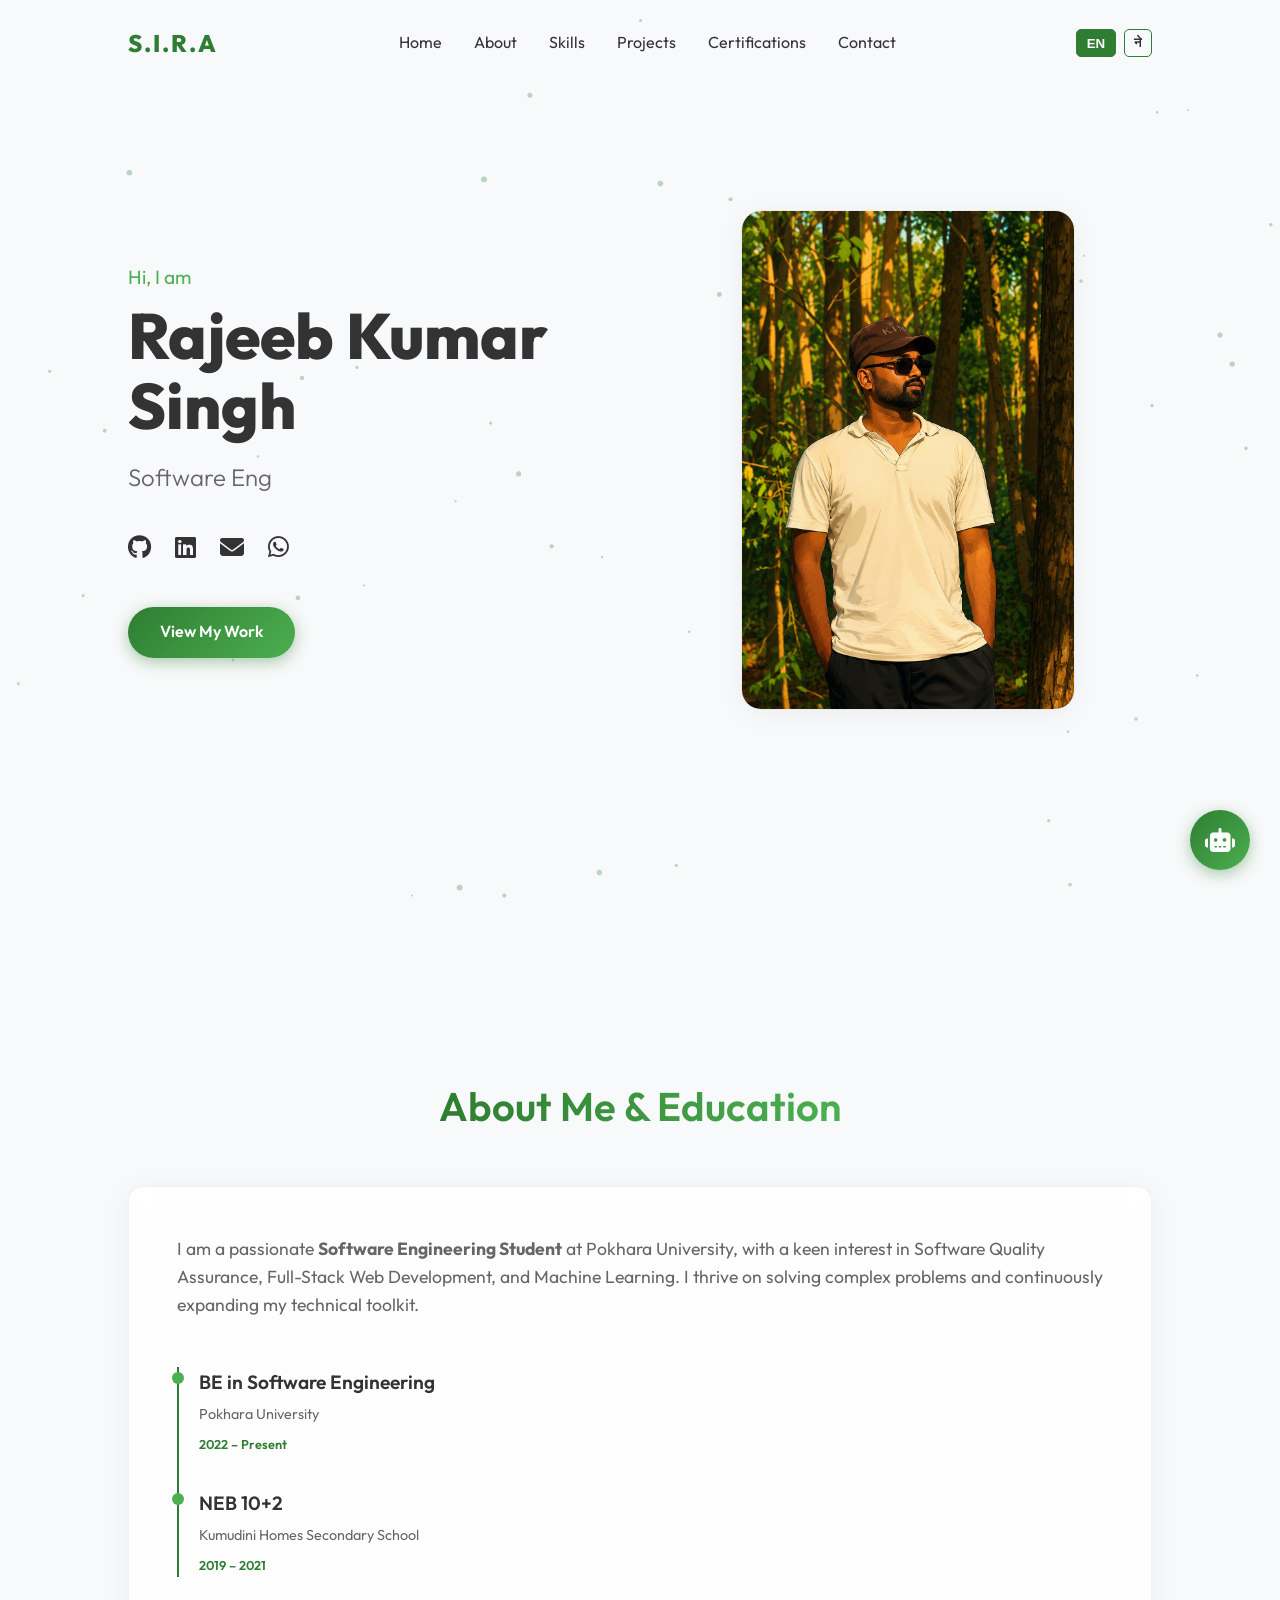
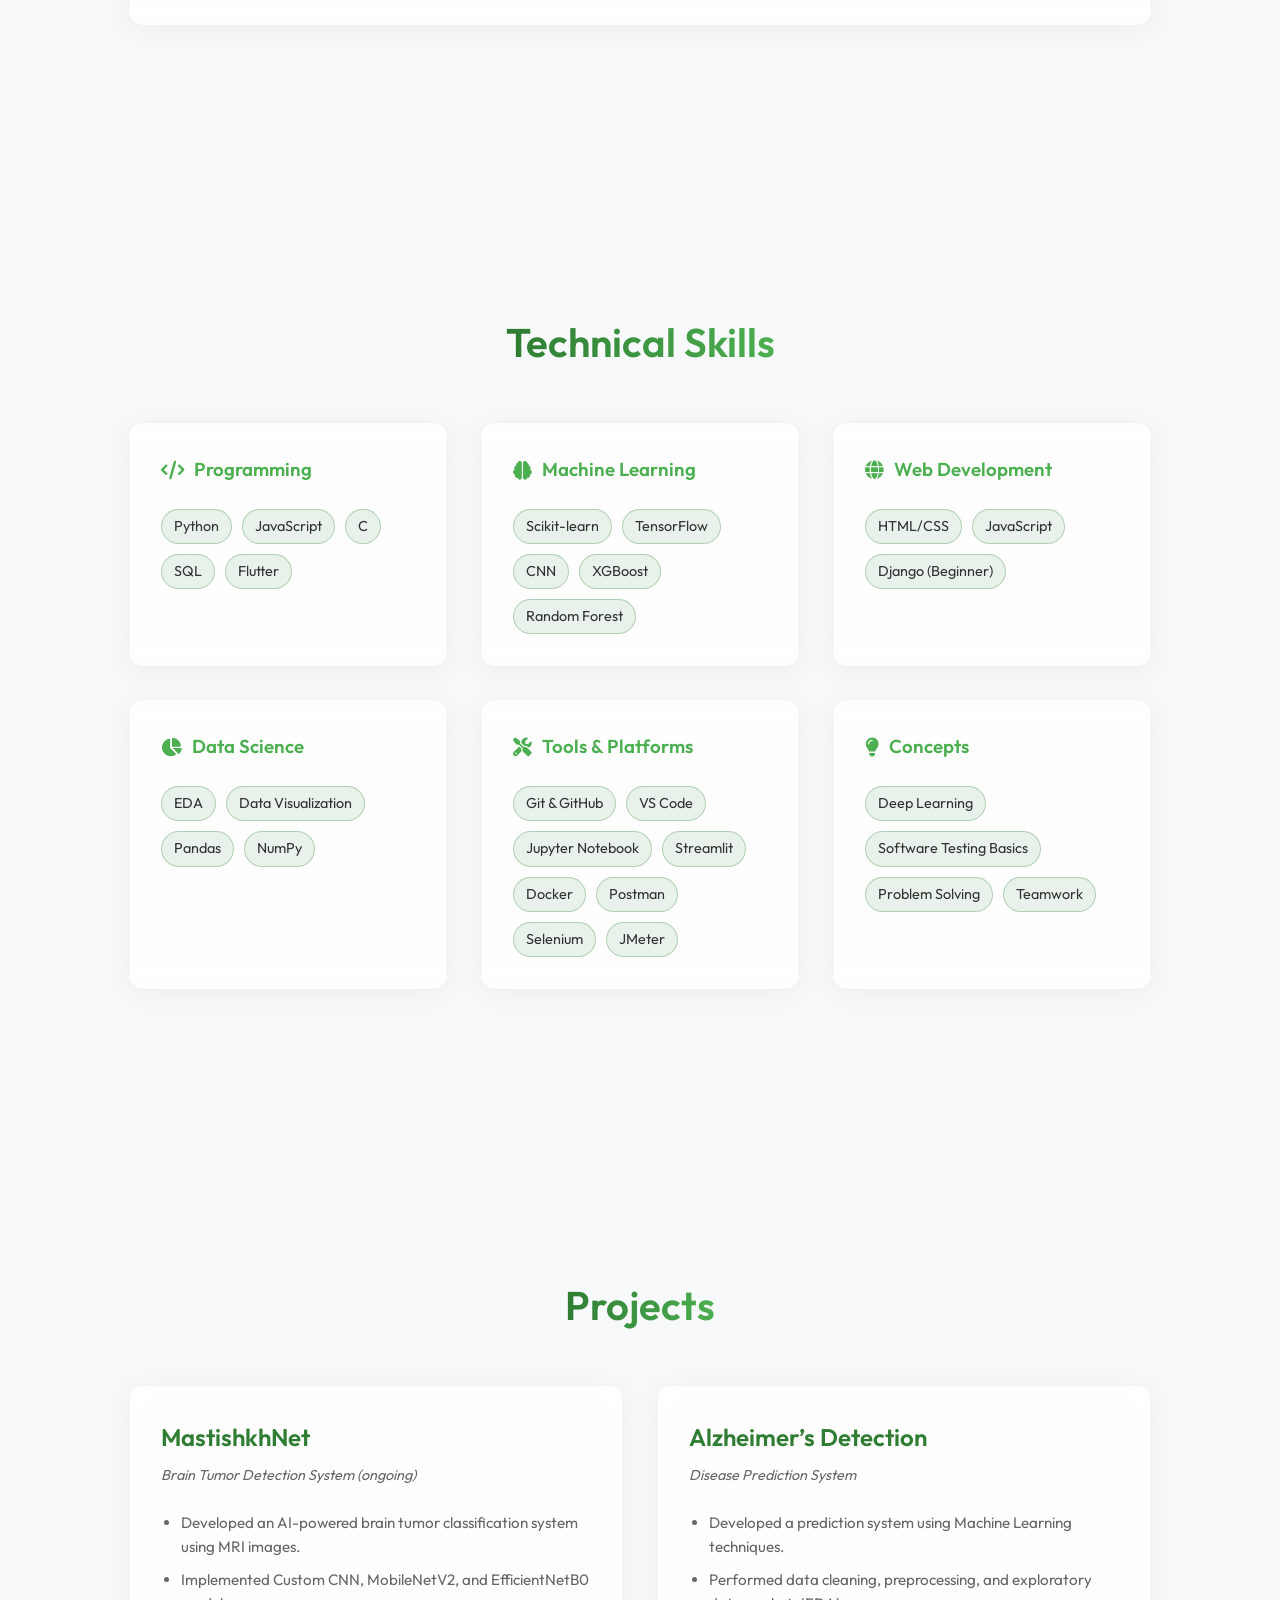
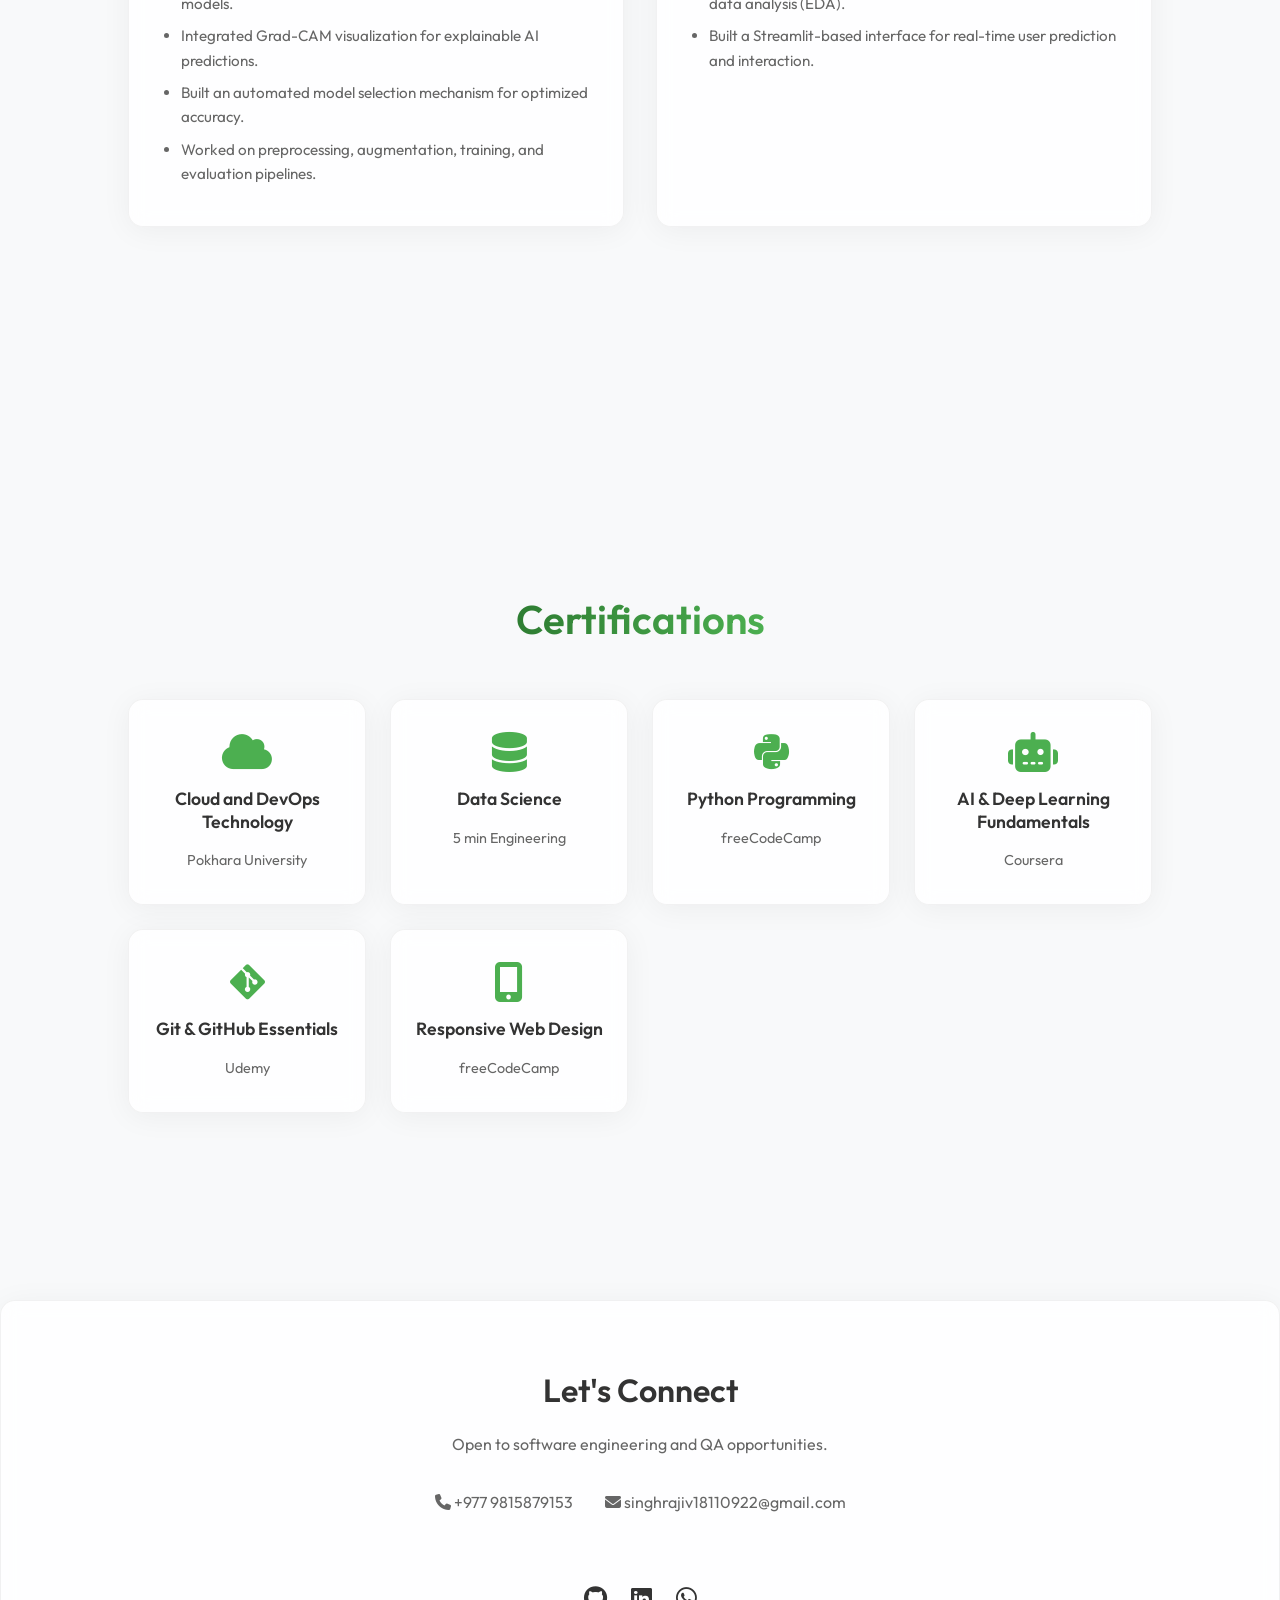
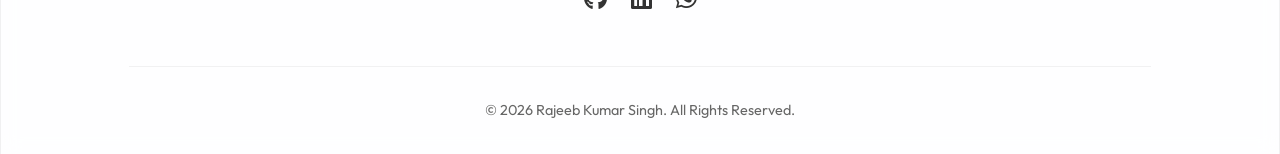
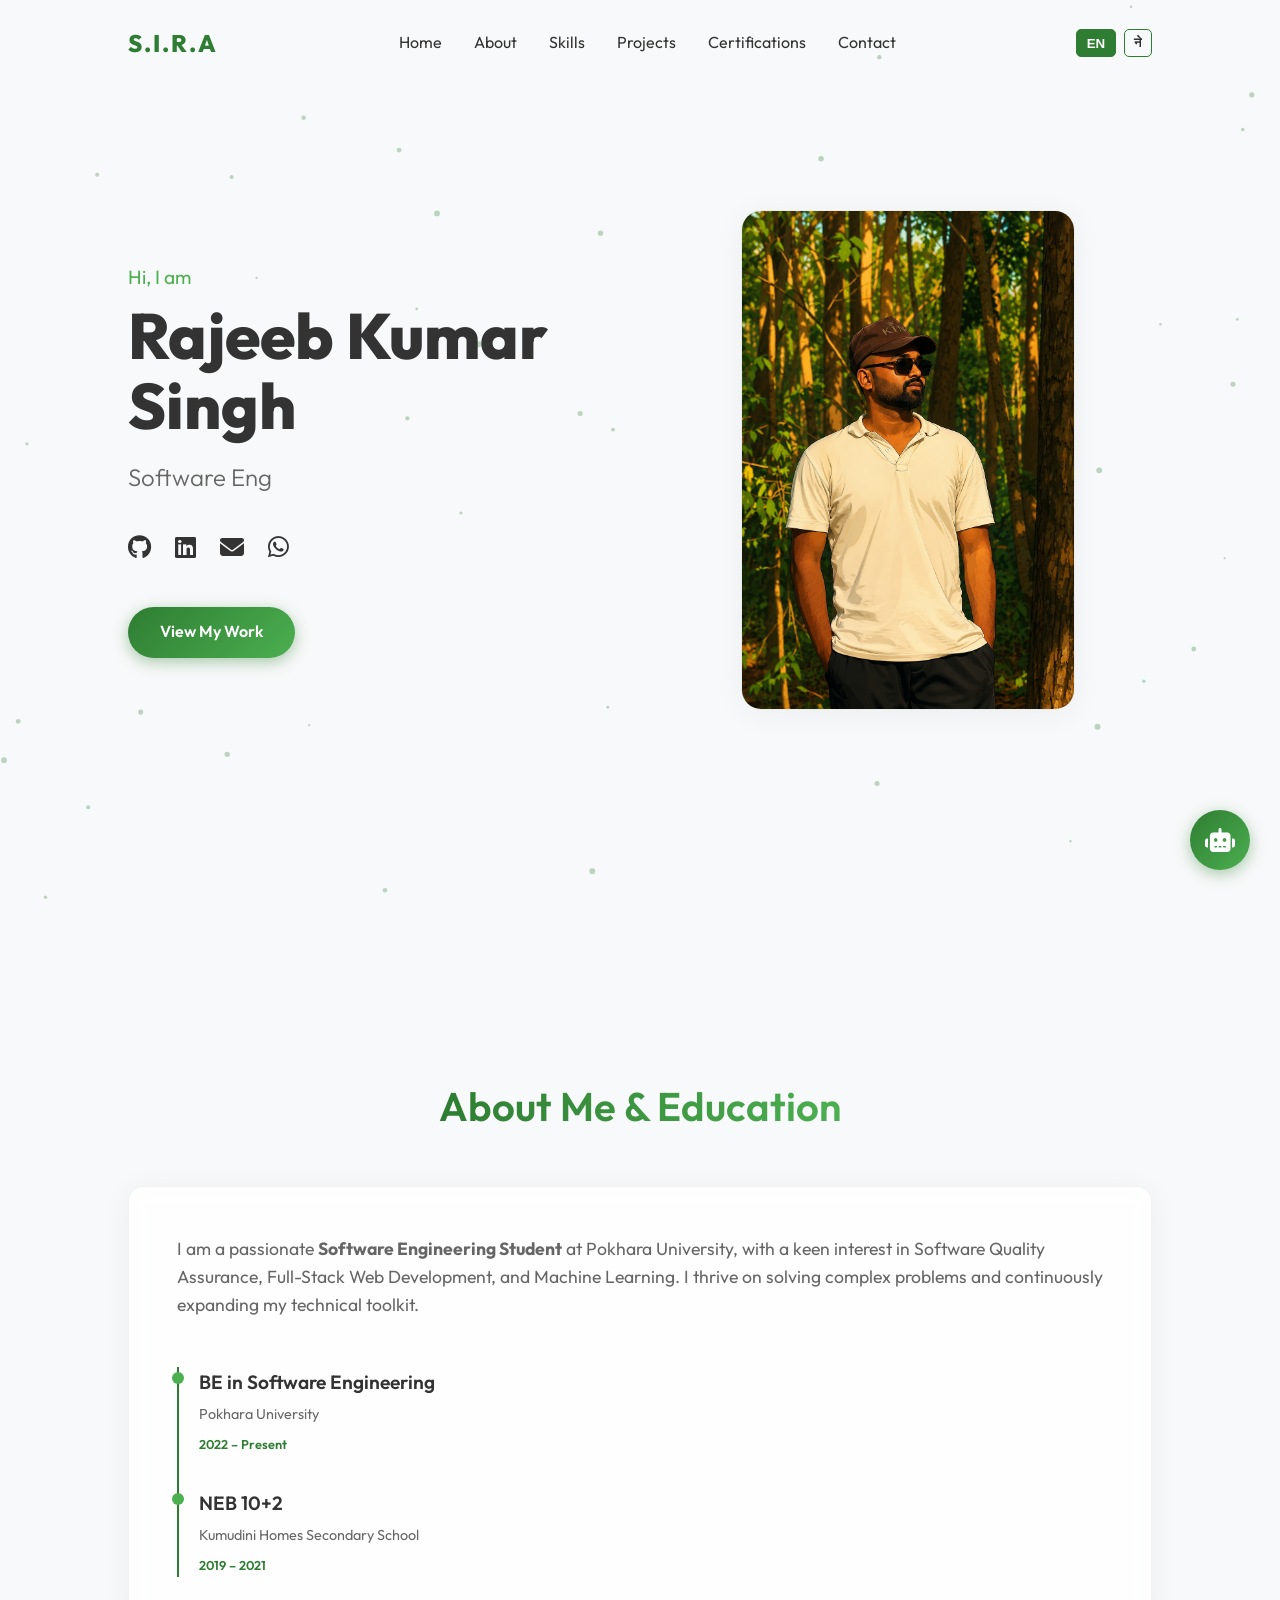
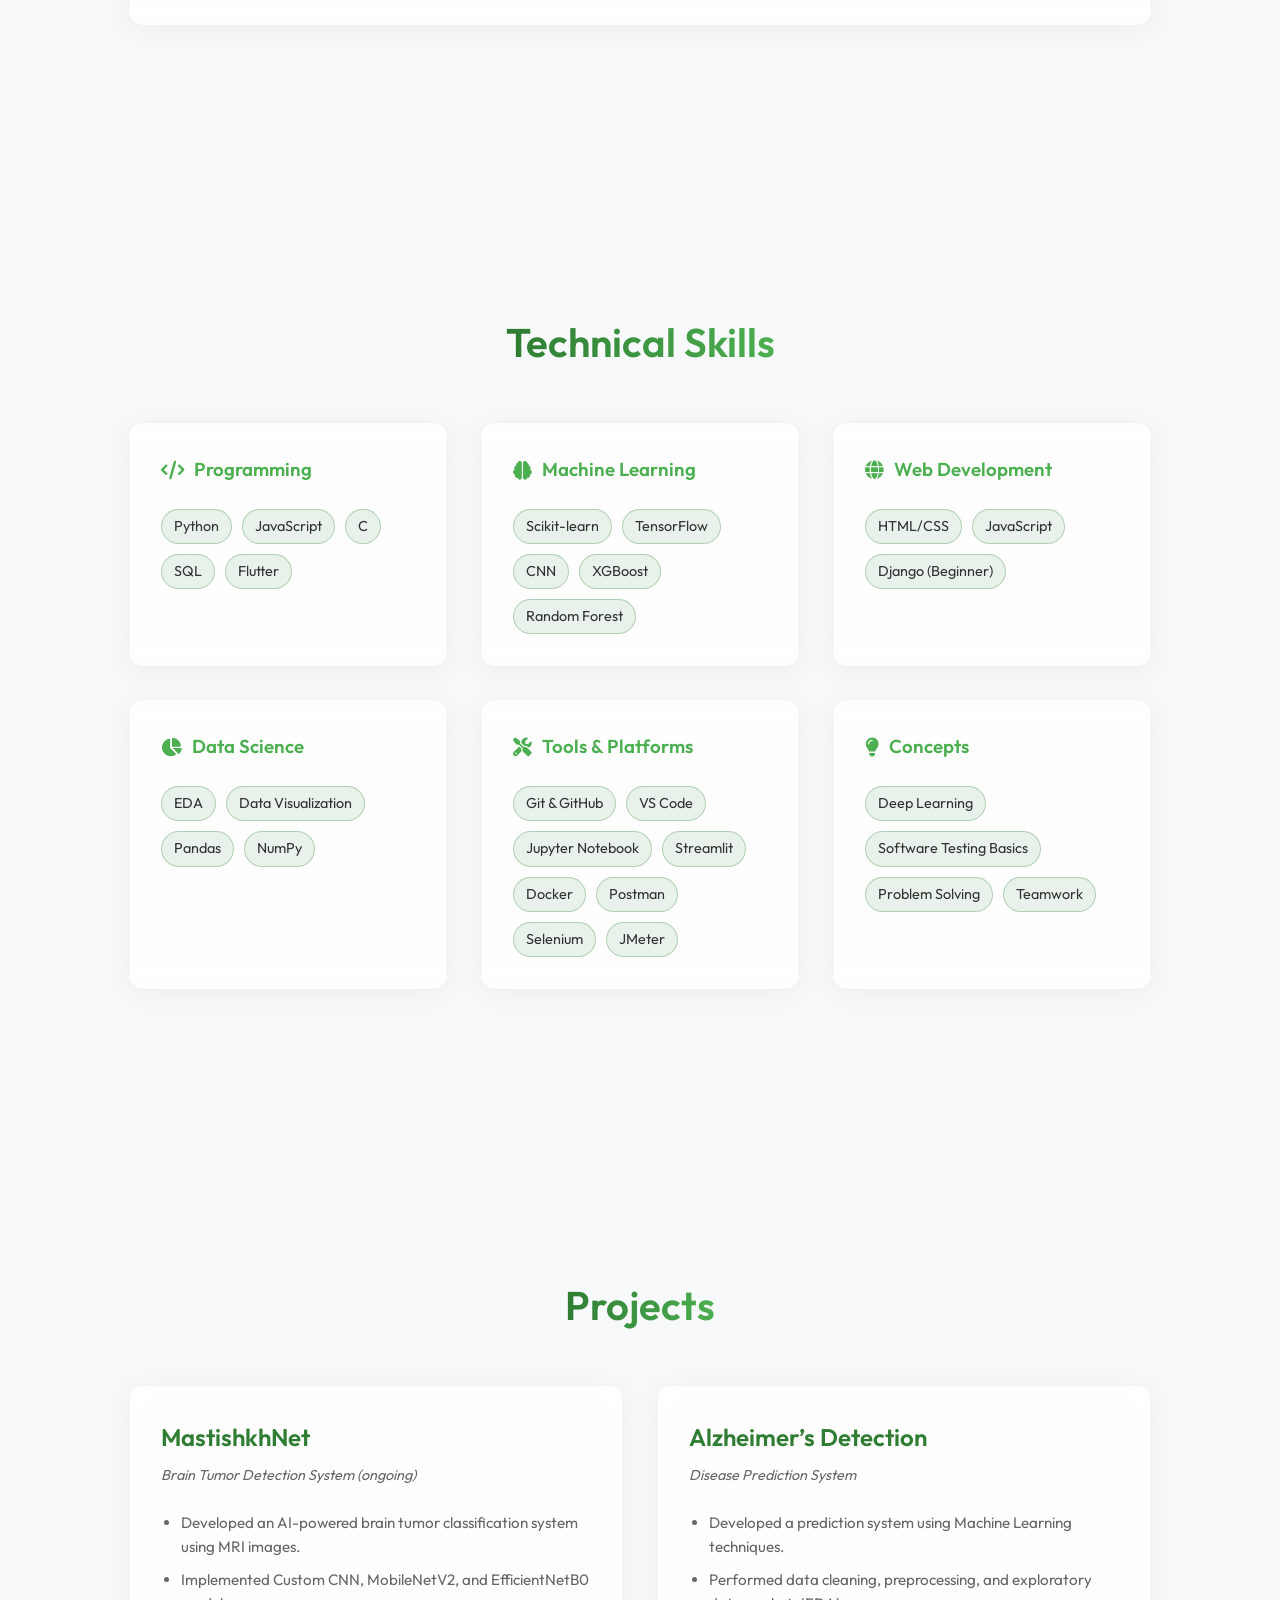
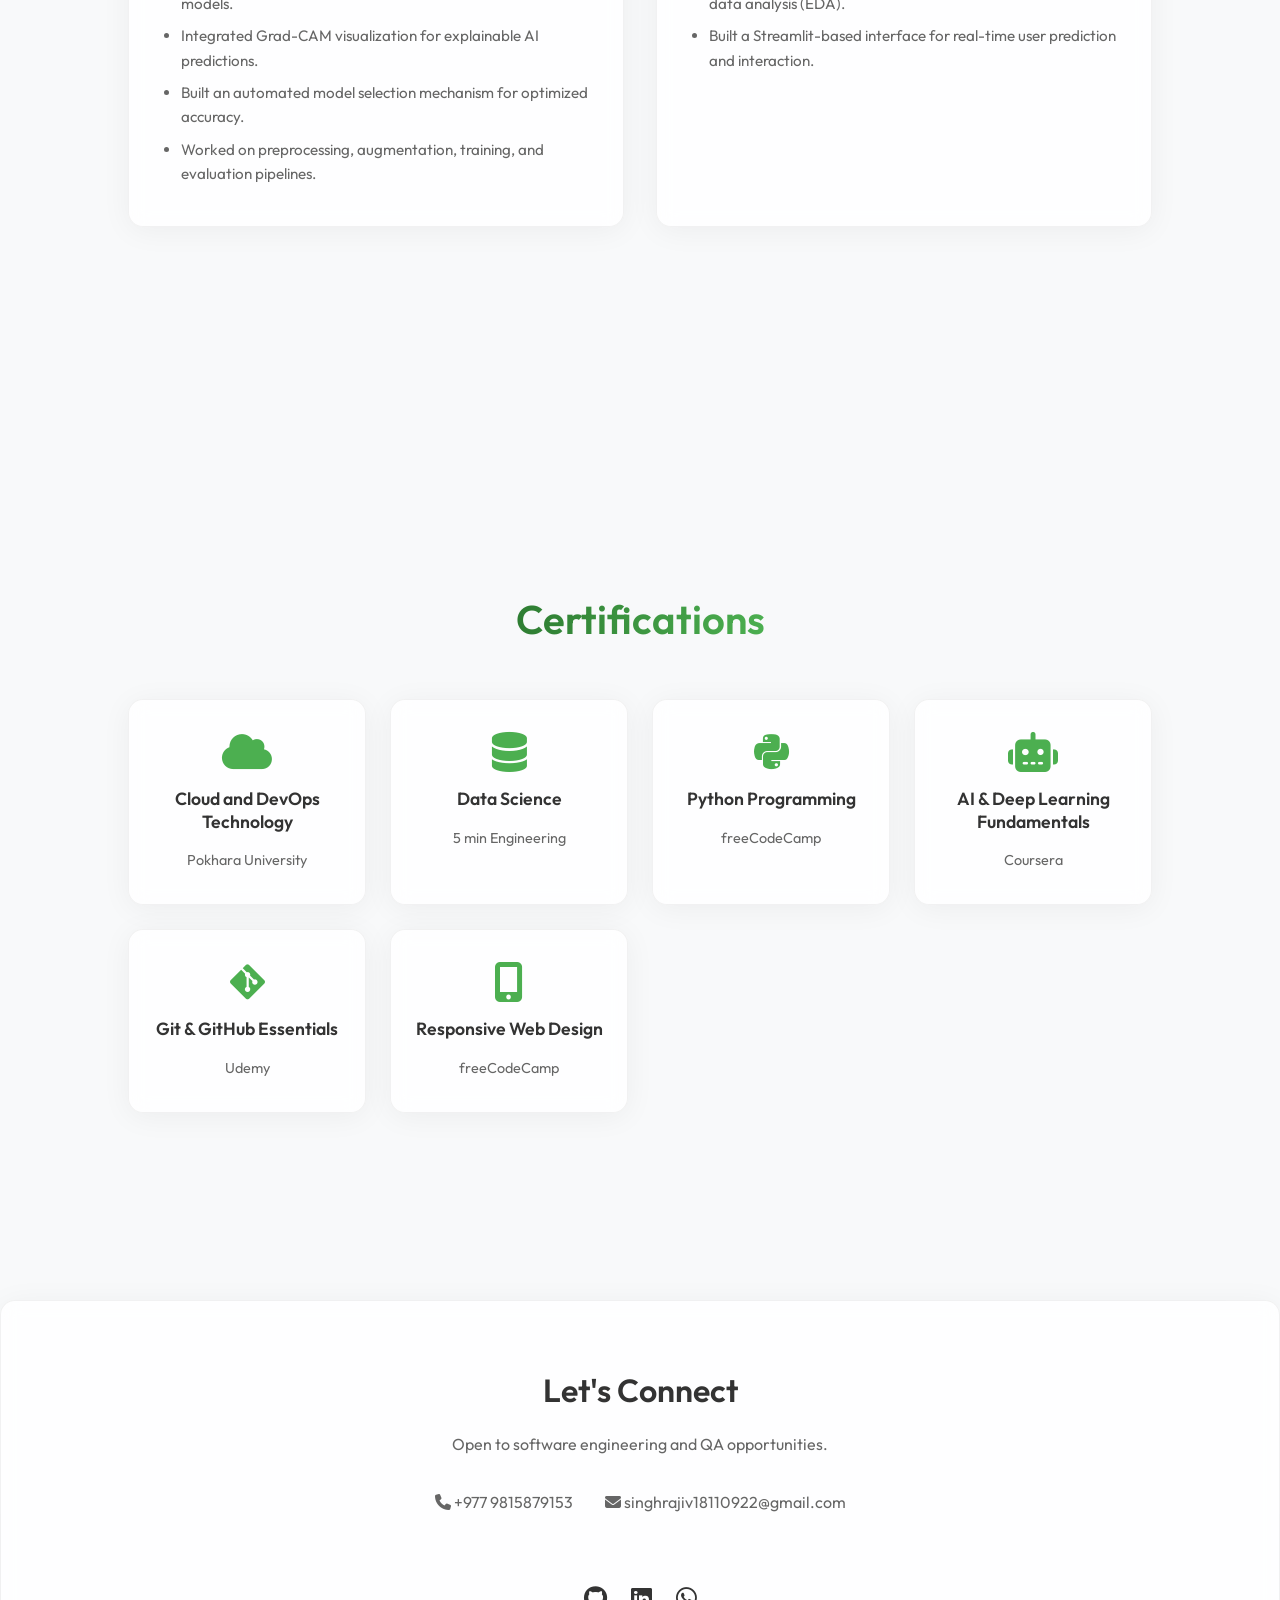
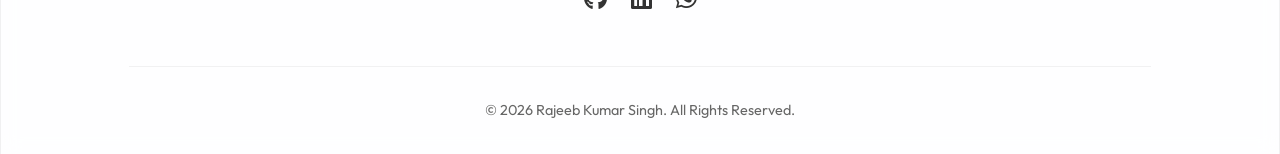
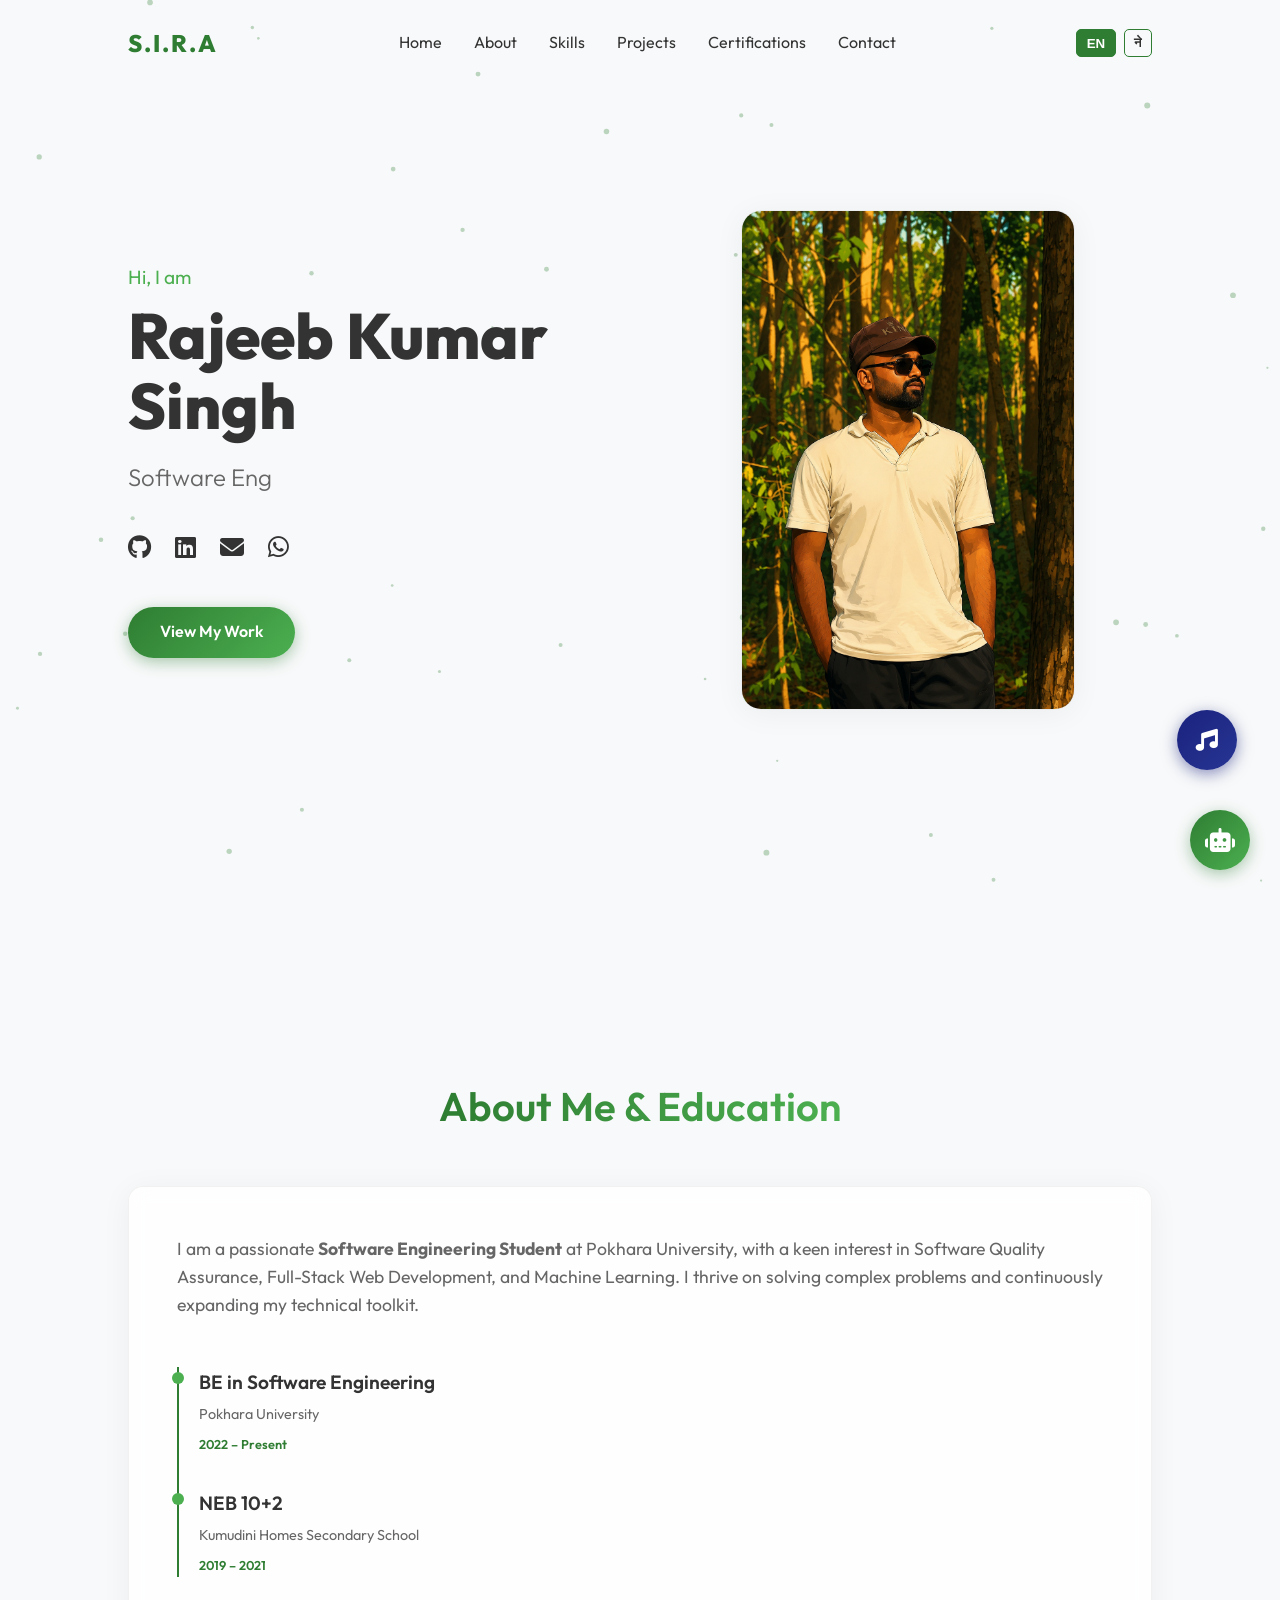
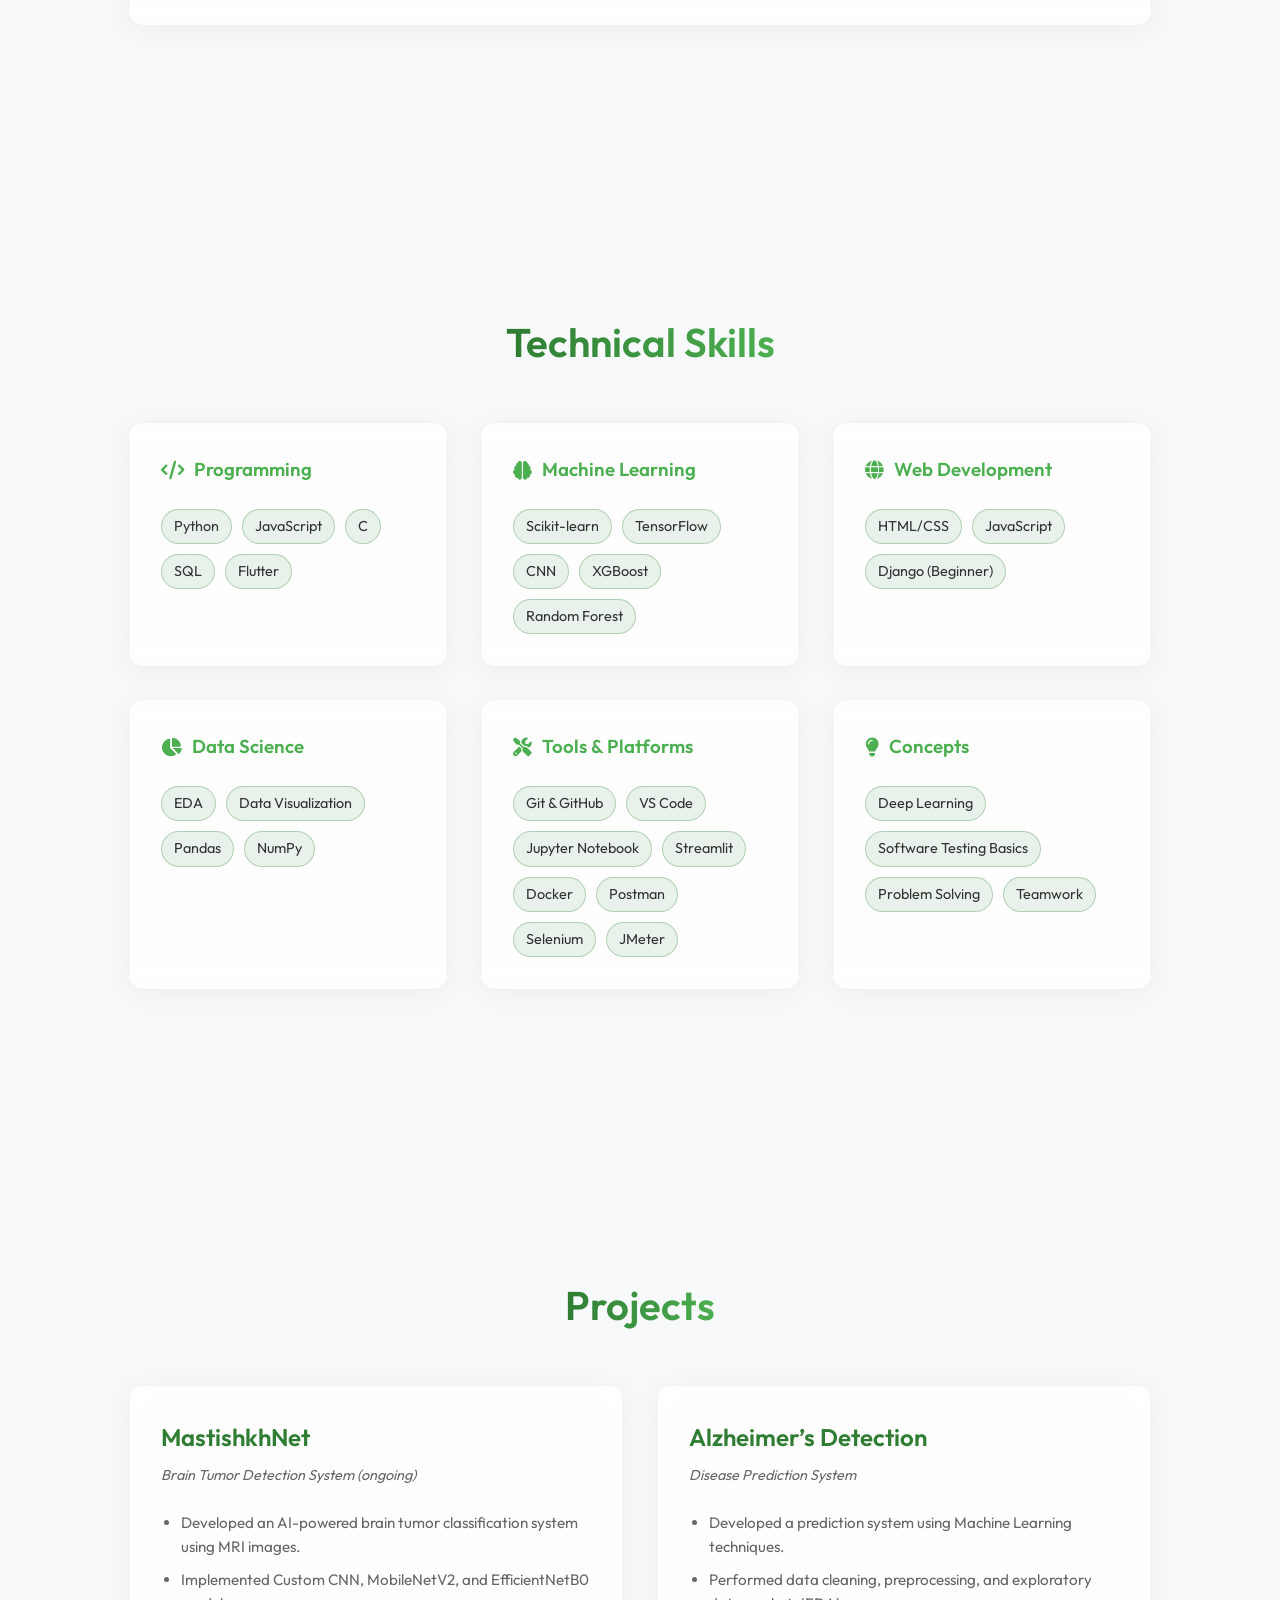
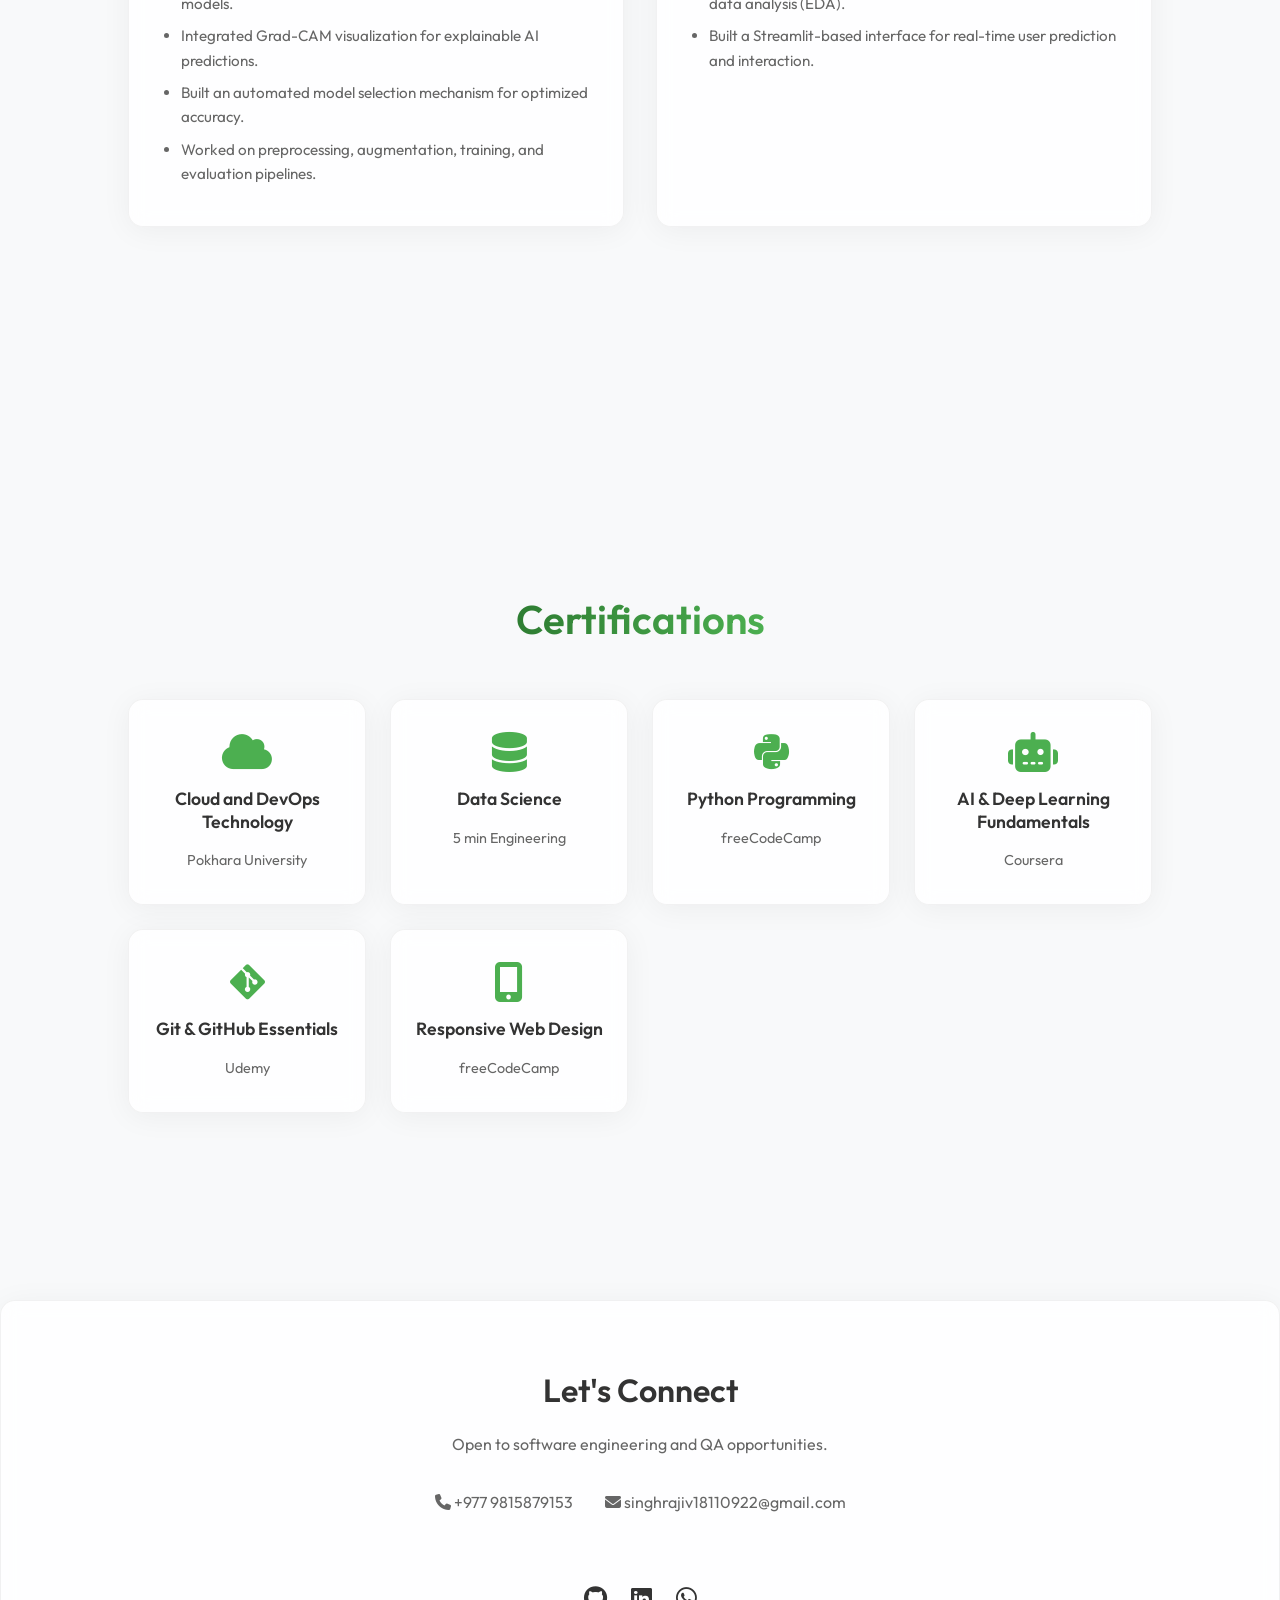
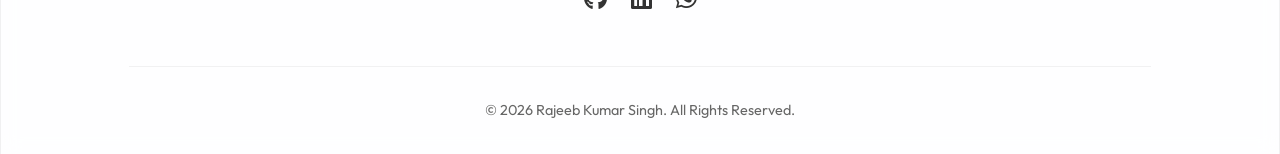
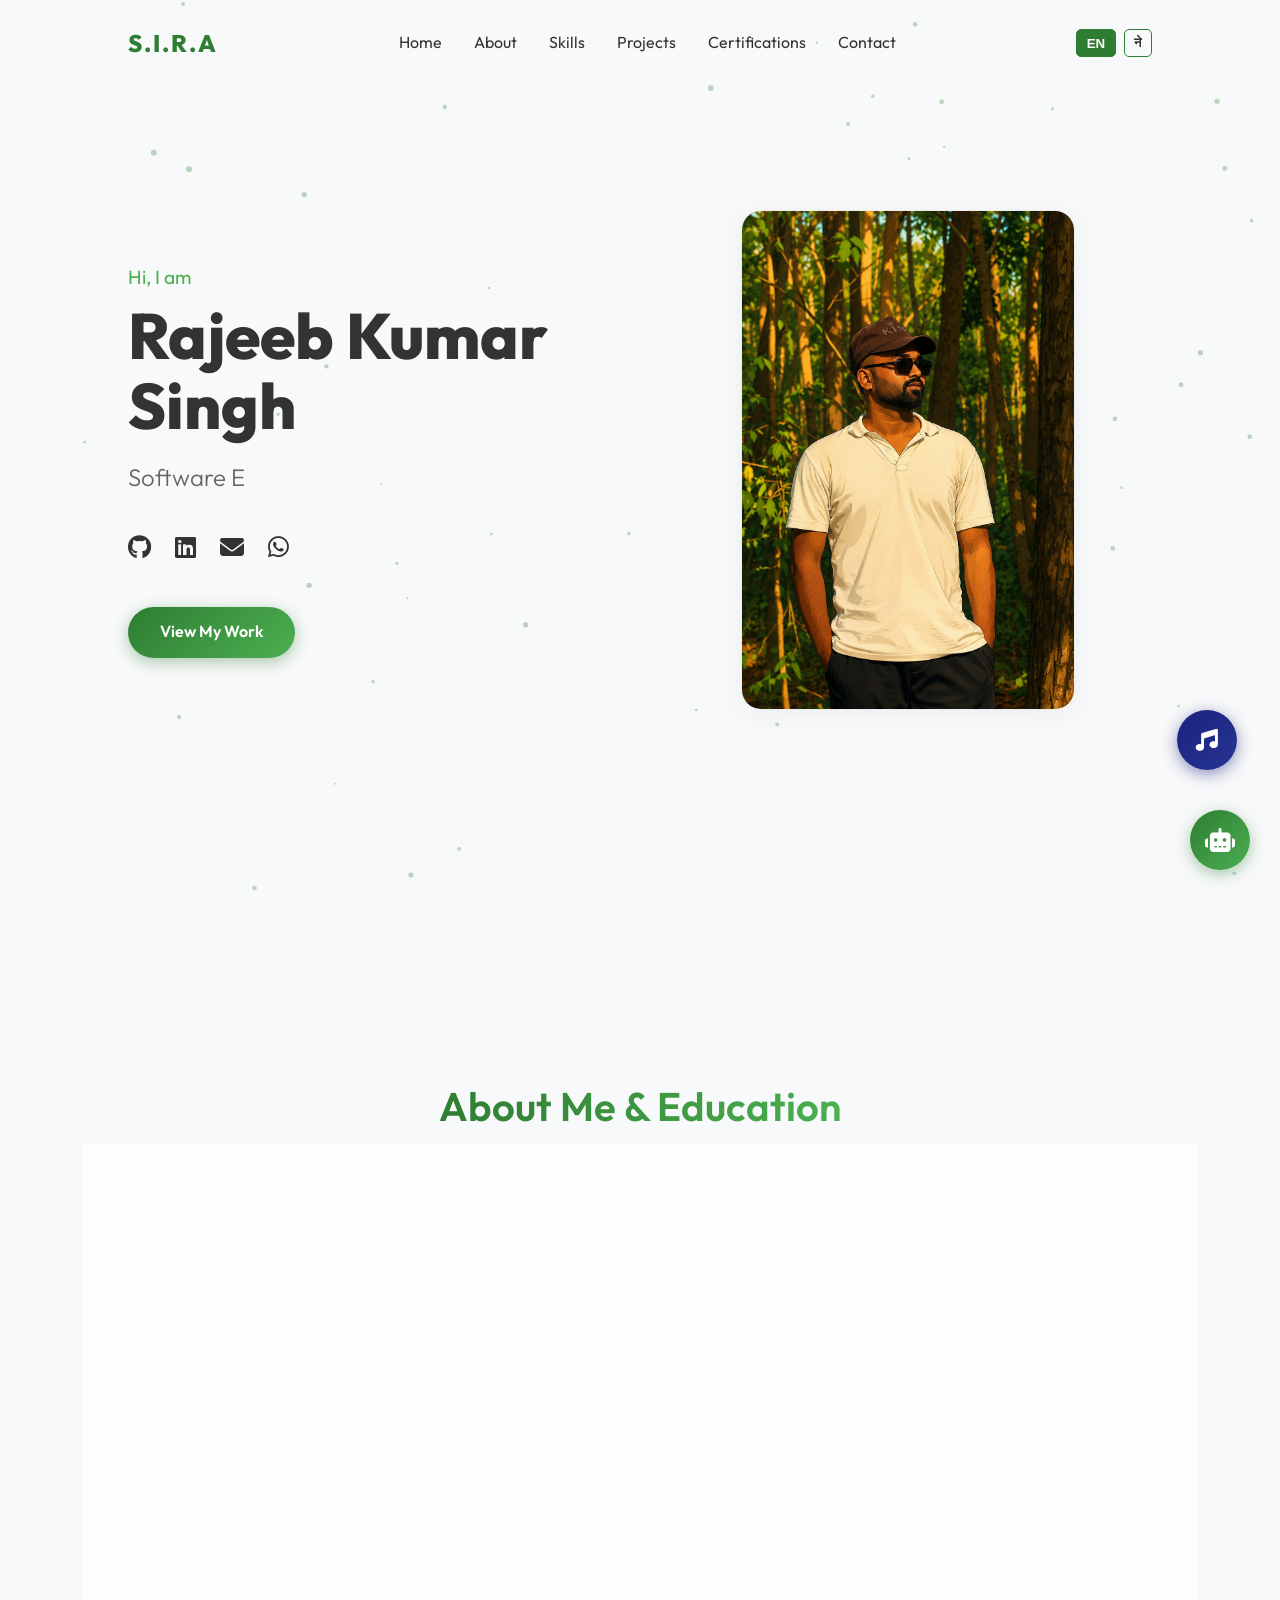
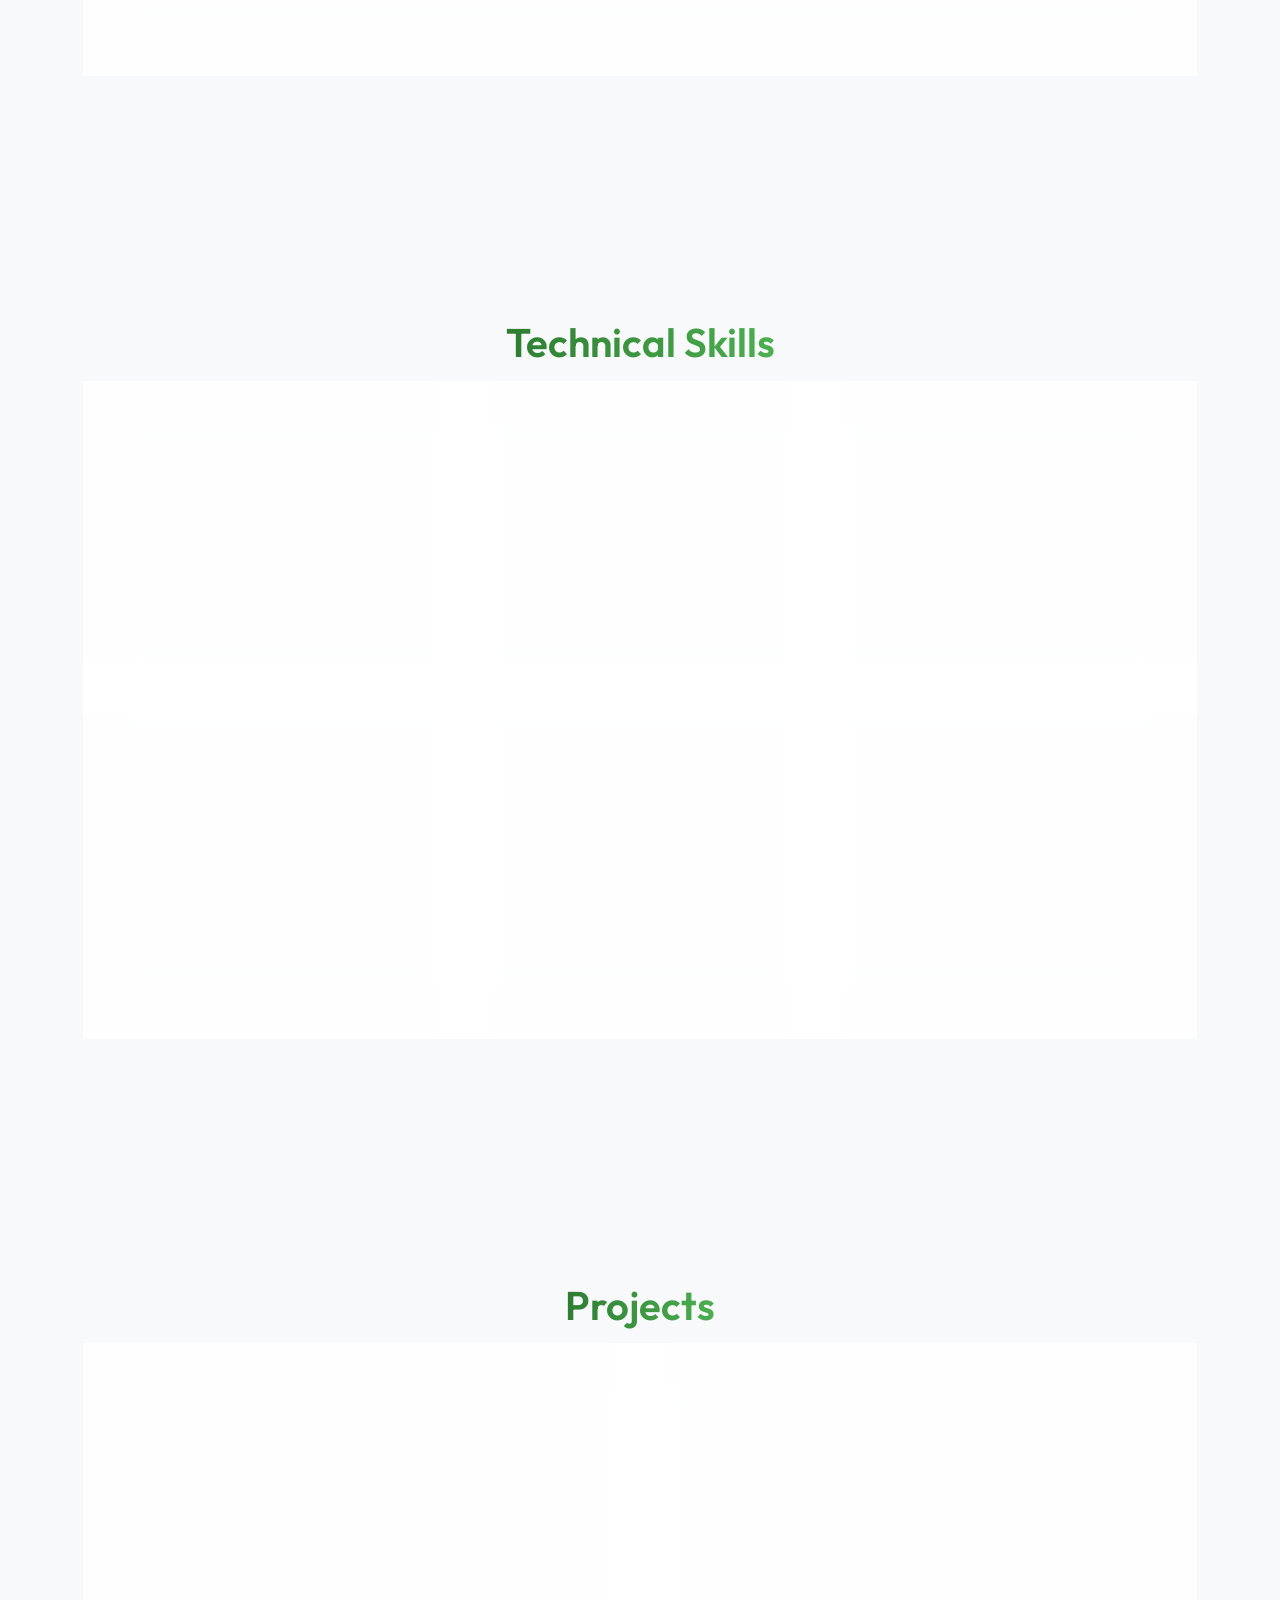
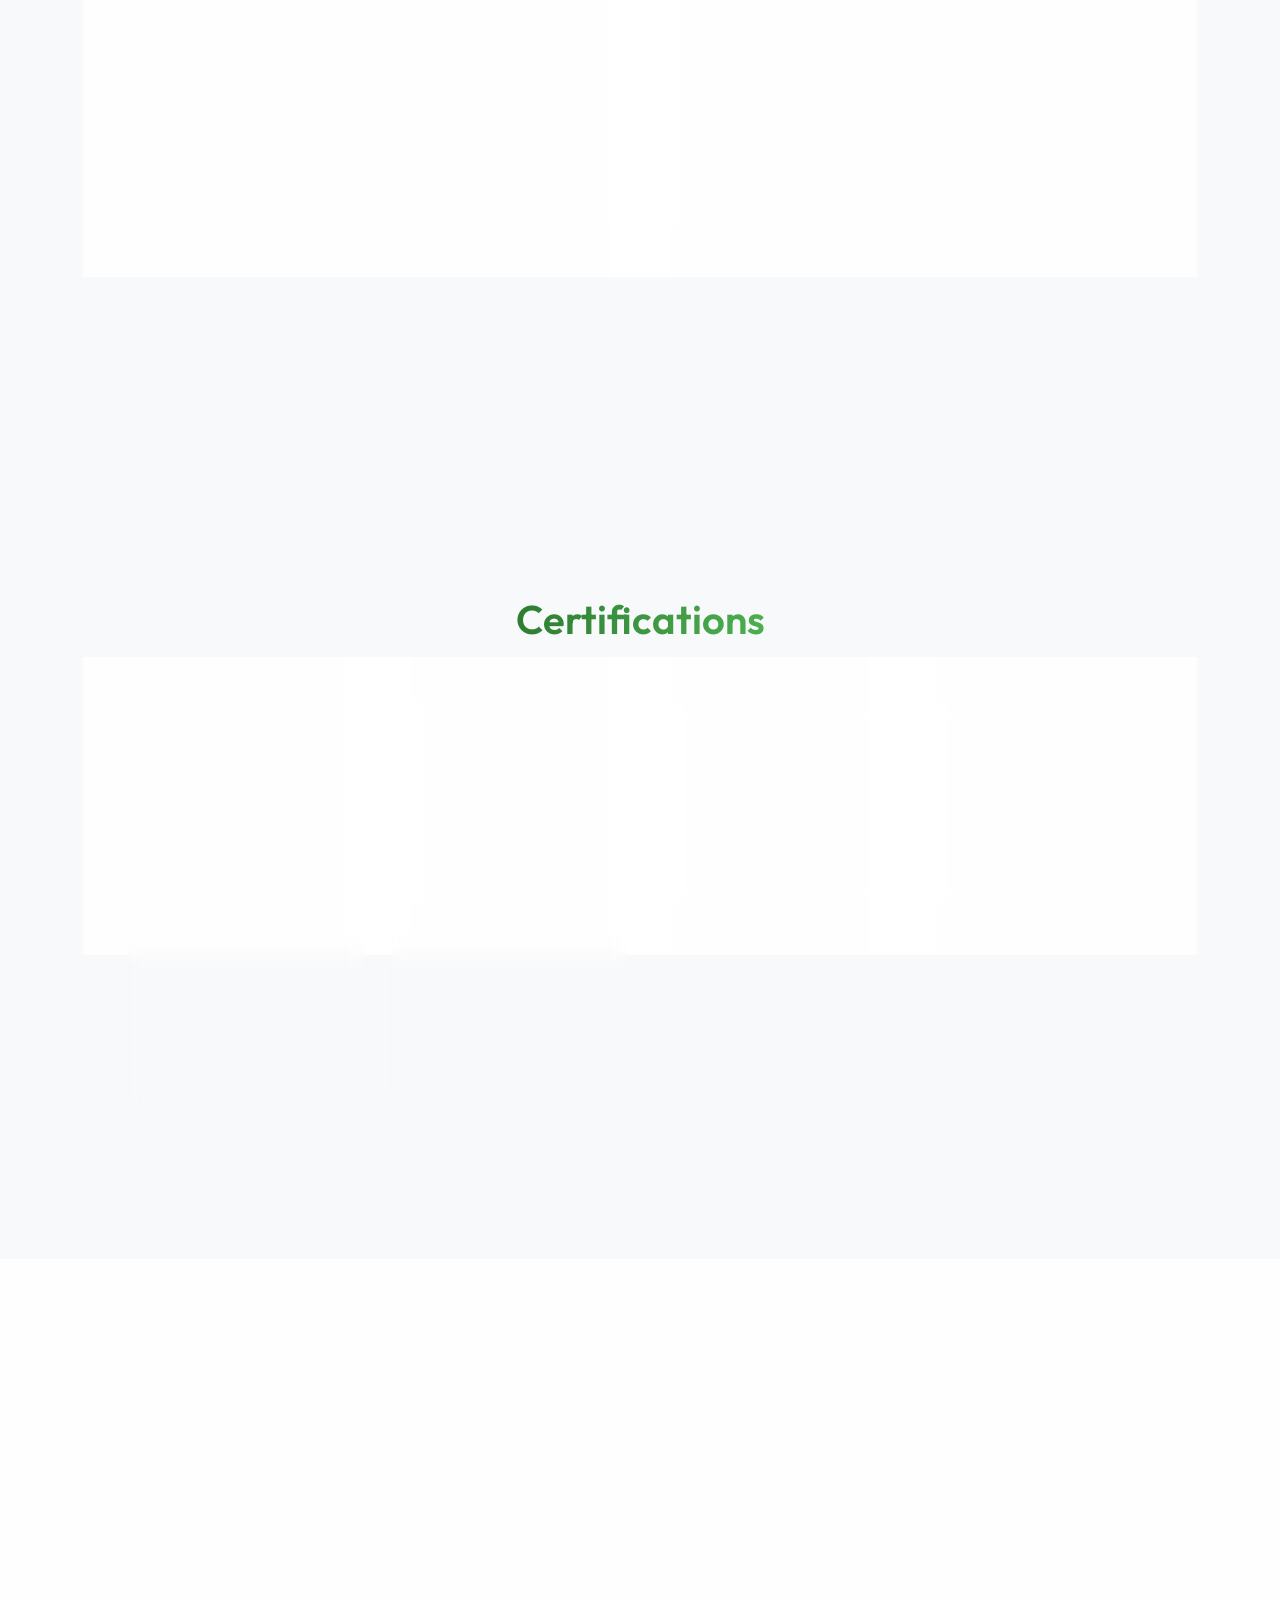
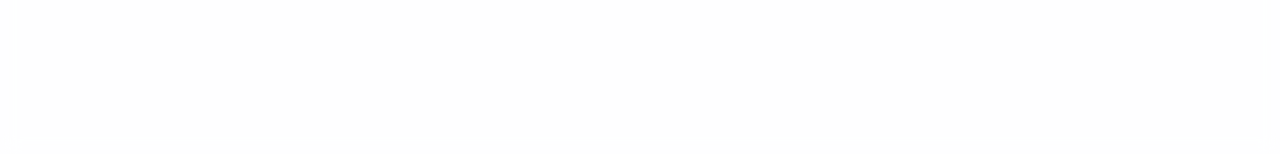
